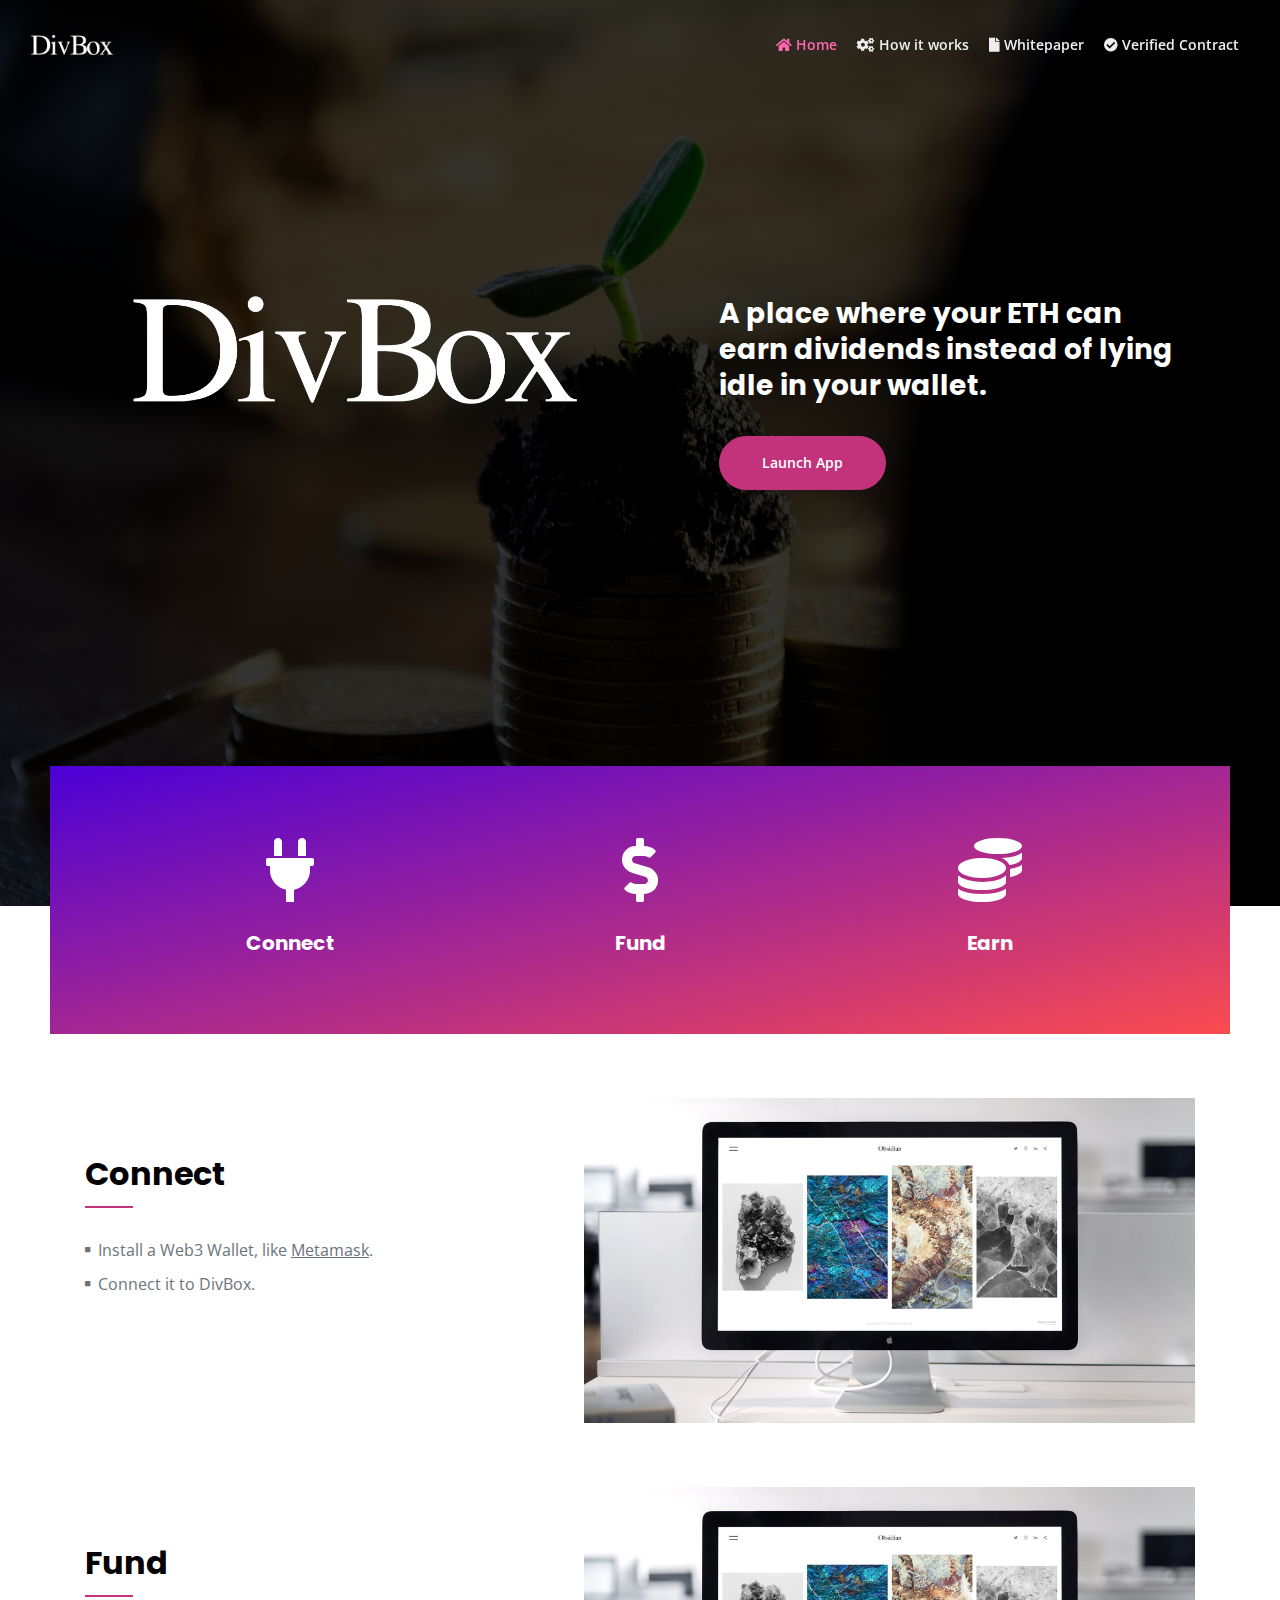
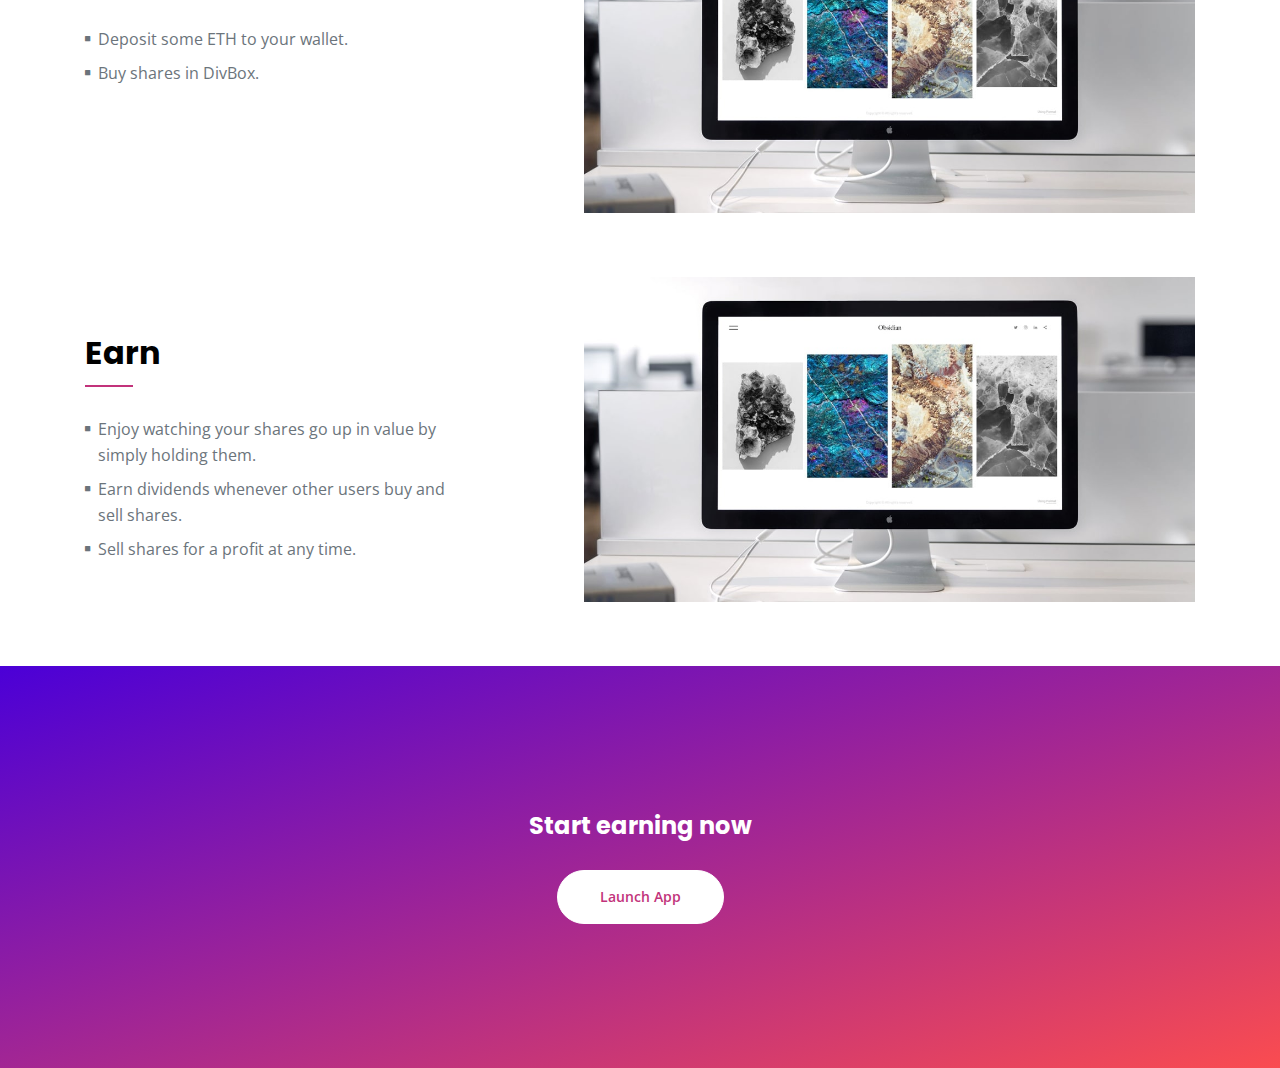
==== index.html @ 067b3c88 "Update index.html" ====
<!DOCTYPE html>
<html lang="en">
<head>
    <meta charset="utf-8">
    <meta name="viewport" content="width=device-width, initial-scale=1, shrink-to-fit=no">
    
    <!-- Webpage Title -->
    <title>DivBox</title>
    
    <!-- Styles -->
    <link rel="preconnect" href="https://fonts.gstatic.com">
    <link href="https://fonts.googleapis.com/css2?family=Open+Sans:ital,wght@0,400;0,600;0,700;1,400&family=Poppins:wght@600&display=swap" rel="stylesheet">
    <link href="css/bootstrap.css" rel="stylesheet">
    <link href="css/fontawesome-all.css" rel="stylesheet">
    <link href="css/swiper.css" rel="stylesheet">
	<link href="css/magnific-popup.css" rel="stylesheet">
	<link href="css/styles.css" rel="stylesheet">
	
	<!-- Favicon  -->
    <link rel="icon" href="images/favicon.png">
</head>
<body data-spy="scroll" data-target=".fixed-top">
    
    <!-- Navigation -->
    <nav class="navbar navbar-expand-lg fixed-top navbar-dark">
        <div class="container">
            
            <!-- Image Logo -->
            <a class="navbar-brand logo-image" href="index.html"><img src="images/header-logo.png" alt="alternative" style="width: auto; height: 20px"></a>  

            <!-- Text Logo - Use this if you don't have a graphic logo -->
<!--             <a class="navbar-brand logo-text page-scroll" href="index.html">DivBox</a>
 -->
            <button class="navbar-toggler p-0 border-0" type="button" data-toggle="offcanvas">
                <span class="navbar-toggler-icon"></span>
            </button>

            <div class="navbar-collapse offcanvas-collapse" id="navbarsExampleDefault">
                <ul class="navbar-nav ml-auto">
                    <li class="nav-item">
                        <a class="nav-link page-scroll" href="#header"><i class="fas fa-home"></i> Home <span class="sr-only">(current)</span></a>
                    </li>
                    <li class="nav-item">
                        <a class="nav-link page-scroll" href="#details"><i class="fas fa-cogs"></i> How it works</a>
                    </li>
                    <li class="nav-item">
                        <a class="nav-link page-scroll" href="./whitepaper.pdf" target="_blank"><i class="fas fa-file"></i> Whitepaper</a>
                    </li>
                    <li class="nav-item">
                        <a class="nav-link page-scroll" href="https://ropsten.etherscan.io/address/0x37cf0b54d42f15aae494ed4d5ce32737fefbf0de" target="_blank"> <i class="fas fa-check-circle"></i> Verified Contract</a>
                    </li>
                </ul>
            </div> <!-- end of navbar-collapse -->
        </div> <!-- end of container -->
    </nav> <!-- end of navbar -->
    <!-- end of navigation -->


    <!-- Header -->
    <header id="header" class="header">
        <div class="container">
            <div class="row">
                <div class="col-lg-6">
                    <div class="image-container m-5">
                        <img class="img-fluid" src="images/header-logo.png" alt="alternative">
                    </div> <!-- end of image-container -->
                </div> <!-- end of col -->
                <div class="col-lg-6">
                    <div class="text-container">
                        <h3>A place where your ETH can earn dividends instead of lying idle in your wallet.</h3>
                        <a class="btn-solid-lg" href="./app" target="_blank">Launch App</a>
                    </div> <!-- end of text-container -->
                </div> <!-- end of col -->
            </div> <!-- end of row -->
        </div> <!-- end of container -->
        <div class="services">
            <div class="container">
                <div class="row">
                    <div class="col-lg-12">

                        <!-- Card -->
                        <div class="card">
                            <div class="card-image">
                                <i class="fas fa-plug"></i>
                            </div>
                            <div class="card-body">
                                <h5 class="card-title">Connect</h5>
                            </div>
                        </div>
                        <!-- end of card -->

                        <!-- Card -->
                        <div class="card">
                            <div class="card-image">
                                <i class="fas fa-dollar-sign"></i>
                            </div>
                            <div class="card-body">
                                <h5 class="card-title">Fund</h5>
                            </div>
                        </div>
                        <!-- end of card -->

                        <!-- Card -->
                        <div class="card">
                            <div class="card-image">
                                <i class="fas fa-coins"></i>
                            </div>
                            <div class="card-body">
                                <h5 class="card-title">Earn</h5>
                            </div>
                        </div>
                        <!-- end of card -->

                    </div> <!-- end of col -->
                </div> <!-- end of row -->
            </div> <!-- end of container -->
        </div> <!-- end of services -->
    </header> <!-- end of header -->
    <!-- end of header -->


    <!-- Details 1 -->
    <div id="details" class="basic-1">
        <div class="container">
            <div class="row">
                <div class="col-lg-6 col-xl-5">
                    <div class="text-container">
                        <h2>Connect</h2>
                        <hr class="hr-heading">
                        <ul class="list-unstyled li-space-lg">
                            <li class="media">
                                <i class="fas fa-square"></i>
                                <div class="media-body">Install a Web3 Wallet, like <a href="https://metamask.io/" target="_blank">Metamask</a>.</div>
                            </li>
                            <li class="media">
                                <i class="fas fa-square"></i>
                                <div class="media-body">Connect it to DivBox.</div>
                            </li>
                        </ul>
                    </div> <!-- end of text-container -->
                </div> <!-- end of col -->
                <div class="col-lg-6 col-xl-7">
                    <div class="image-container">
                        <img class="img-fluid" src="images/article-details-large.jpg" alt="alternative">
                    </div> <!-- end of image-container -->
                </div> <!-- end of col -->
            </div> <!-- end of row -->
        </div> <!-- end of container -->
    </div> <!-- end of basic-1 -->
    <!-- end of details 1 -->
	
  <!-- Details 3 -->
    <div class="basic-3">
        <div class="container">
            <div class="row">
                <div class="col-lg-6 col-xl-5">
                    <div class="text-container">
                        <h2>Fund</h2>
                        <hr class="hr-heading">
                        <ul class="list-unstyled li-space-lg">
                            <li class="media">
                                <i class="fas fa-square"></i>
                                <div class="media-body">Deposit some ETH to your wallet.</div>
                            </li>
                            <li class="media">
                                <i class="fas fa-square"></i>
                                <div class="media-body">Buy shares in DivBox.</div>
                            </li>
                        </ul>
                    </div> <!-- end of text-container -->
                </div> <!-- end of col -->
                <div class="col-lg-6 col-xl-7">
                    <div class="image-container">
                        <img class="img-fluid" src="images/article-details-large.jpg" alt="alternative">
                    </div> <!-- end of image-container -->
                </div> <!-- end of col -->
            </div> <!-- end of row -->
        </div> <!-- end of container -->
    </div> <!-- end of basic-3 -->
    <!-- end of details 3 -->
	
    <!-- Details 3 -->
    <div class="basic-3">
        <div class="container">
            <div class="row">
                <div class="col-lg-6 col-xl-5">
                    <div class="text-container">
                        <h2>Earn</h2>
                        <hr class="hr-heading">
                        <ul class="list-unstyled li-space-lg">
                            <li class="media">
                                <i class="fas fa-square"></i>
                                <div class="media-body">Enjoy watching your shares go up in value by simply holding them.</div>
                            </li>
                            <li class="media">
                                <i class="fas fa-square"></i>
                                <div class="media-body">Earn dividends whenever other users buy and sell shares.</div>
                            </li>
                            <li class="media">
                                <i class="fas fa-square"></i>
                                <div class="media-body">Sell shares for a profit at any time.</div>
                            </li>
                        </ul>
                    </div> <!-- end of text-container -->
                </div> <!-- end of col -->
                <div class="col-lg-6 col-xl-7">
                    <div class="image-container">
                        <img class="img-fluid" src="images/article-details-large.jpg" alt="alternative">
                    </div> <!-- end of image-container -->
                </div> <!-- end of col -->
            </div> <!-- end of row -->
        </div> <!-- end of container -->
    </div> <!-- end of basic-3 -->
    <!-- end of details 3 -->



    <!-- Invitation -->
    <div class="basic-7">
        <div class="container">
            <div class="row">
                <div class="col-lg-12">
                    <h4>Start earning now</h4>
                    <a class="btn-solid-lg page-scroll" href="./app" target="_blank">Launch App</a>
                </div> <!-- end of col -->
            </div> <!-- end of row -->
        </div> <!-- end of container -->
    </div> <!-- end of basic-7 -->
    <!-- end of invitation -->

    
    	
    <!-- Scripts -->
    <script src="js/jquery.min.js"></script> <!-- jQuery for Bootstrap's JavaScript plugins -->
    <script src="js/bootstrap.min.js"></script> <!-- Bootstrap framework -->
    <script src="js/jquery.easing.min.js"></script> <!-- jQuery Easing for smooth scrolling between anchors -->
    <script src="js/swiper.min.js"></script> <!-- Swiper for image and text sliders -->
    <script src="js/jquery.magnific-popup.js"></script> <!-- Magnific Popup for lightboxes -->
    <script src="js/scripts.js"></script> <!-- Custom scripts -->
</body>
</html>
---- css/styles.css ----
/* Description: Master CSS file */

/*****************************************
Table Of Contents:
- General Styles
- Navigation
- Header
- Details 1
- Details 2
- Details Lightbox
- Details 3
- Mission
- Strengths
- Projects
- About
- Invitation
- Contact
- Footer
- Copyright
- Back To Top Button 
- Extra Pages
- Media Queries
******************************************/

/*****************************************
Colors:
- Backgrounds, navbar - black #000000
- Backgrounds - light gray #f5f5f5
- Buttons, icons - red #c2337b
- Headings text - black #000000
- Body text - dark gray #6b747b
******************************************/


/**************************/
/*     General Styles     */
/**************************/
body,
html {
    width: 100%;
	height: 100%;
}

body, p {
	color: #6b747b; 
	font: 400 1rem/1.625rem "Open Sans", sans-serif;
}

h1 {
	color: #000000;
	font-weight: 700;
	font-size: 2.5rem;
	line-height: 3.25rem;
	font-family: "Poppins"
}

h2 {
	color: #000000;
	font-weight: 700;
	font-size: 2rem;
	line-height: 2.5rem;
	font-family: "Poppins"
}

h3 {
	color: #000000;
	font-weight: 700;
	font-size: 1.75rem;
	line-height: 2.25rem;
	font-family: "Poppins"
}

h4 {
	color: #000000;
	font-weight: 700;
	font-size: 1.5rem;
	line-height: 2rem;
	font-family: "Poppins"
}

h5 {
	color: #000000;
	font-weight: 700;
	font-size: 1.25rem;
	line-height: 1.625rem;
	font-family: "Poppins"
}

h6 {
	color: #000000;
	font-weight: 700;
	font-size: 1rem;
	line-height: 1.375rem;
	font-family: "Poppins"
}

.p-large {
	font-size: 1.125rem;
	line-height: 1.75rem;
}

.p-small {
	font-size: 0.875rem;
	line-height: 1.5rem;
}

.testimonial-text {
	font-style: italic;
}

.testimonial-author {
	font-weight: 700;
	font-size: 1rem;
	line-height: 1.5rem;
}

.li-space-lg li {
	margin-bottom: 0.5rem;
}

a {
	color: #6b747b;
	text-decoration: underline;
}

a:hover {
	color: #6b747b;
	text-decoration: underline;
}

.no-line {
	text-decoration: none;
}

.no-line:hover {
	text-decoration: none;
}

.red {
	color: #c2337b;
}

.bg-gray {
	background-color: #f5f5f5;
}

.hr-heading {
	display: block;
	width: 3rem;
	height: 2px;
	margin-top: 0.75rem;
	margin-bottom: 0.75rem;
	border: none;
	background-color: #c2337b;
}

.btn-solid-reg {
	display: inline-block;
	padding: 1.375rem 2.25rem 1.375rem 2.25rem;
	border: 1px solid #c2337b;
	border-radius: 32px;
	background-color: #c2337b;
	color: #ffffff;
	font-weight: 600;
	font-size: 0.875rem;
	line-height: 0;
	text-decoration: none;
	transition: all 0.2s;
}

.btn-solid-reg:hover {
	background-color: transparent;
	color: #c2337b; /* needs to stay here because of the color property of a tag */
	text-decoration: none;
}

.btn-solid-lg {
	display: inline-block;
	padding: 1.625rem 2.625rem 1.625rem 2.625rem;
	border: 1px solid #c2337b;
	border-radius: 32px;
	background-color: #c2337b;
	color: #ffffff;
	font-weight: 600;
	font-size: 0.875rem;
	line-height: 0;
	text-decoration: none;
	transition: all 0.2s;
}

.btn-solid-lg:hover {
	background-color: transparent;
	color: #c2337b; /* needs to stay here because of the color property of a tag */
	text-decoration: none;
}

.btn-outline-reg {
	display: inline-block;
	padding: 1.375rem 2.25rem 1.375rem 2.25rem;
	border: 1px solid #000000;
	border-radius: 32px;
	background-color: transparent;
	color: #000000;
	font-weight: 600;
	font-size: 0.875rem;
	line-height: 0;
	text-decoration: none;
	transition: all 0.2s;
}

.btn-outline-reg:hover {
	background-color: #000000;
	color: #ffffff;
	text-decoration: none;
}

.btn-outline-lg {
	display: inline-block;
	padding: 1.625rem 2.625rem 1.625rem 2.625rem;
	border: 1px solid #000000;
	border-radius: 32px;
	background-color: transparent;
	color: #000000;
	font-weight: 600;
	font-size: 0.875rem;
	line-height: 0;
	text-decoration: none;
	transition: all 0.2s;
}

.btn-outline-lg:hover {
	background-color: #000000;
	color: #ffffff;
	text-decoration: none;
}

.btn-outline-sm {
	display: inline-block;
	padding: 1rem 1.5rem 1rem 1.5rem;
	border: 1px solid #000000;
	border-radius: 32px;
	background-color: transparent;
	color: #000000;
	font-weight: 600;
	font-size: 0.875rem;
	line-height: 0;
	text-decoration: none;
	transition: all 0.2s;
}

.btn-outline-sm:hover {
	background-color: #000000;
	color: #ffffff;
	text-decoration: none;
}

.form-group {
	position: relative;
	margin-bottom: 1.25rem;
}

.label-control {
	position: absolute;
	top: 0.875rem;
	left: 1.5rem;
	color: #7d838a;
	opacity: 1;
	font-size: 0.875rem;
	line-height: 1.375rem;
	cursor: text;
	transition: all 0.2s ease;
}

.form-control-input:focus + .label-control,
.form-control-input.notEmpty + .label-control,
.form-control-textarea:focus + .label-control,
.form-control-textarea.notEmpty + .label-control {
	top: 0.125rem;
	color: #6b747b;
	opacity: 1;
	font-size: 0.75rem;
	font-weight: 700;
}

.form-control-input,
.form-control-select {
	display: block; /* needed for proper display of the label in Firefox, IE, Edge */
	width: 100%;
	padding-top: 1.125rem;
	padding-bottom: 0.125rem;
	padding-left: 1.5rem;
	border: 1px solid #cbcbd1;
	background-color: #ffffff;
	color: #6b747b;
	font-size: 0.875rem;
	line-height: 1.875rem;
	transition: all 0.2s;
	-webkit-appearance: none; /* removes inner shadow on form inputs on ios safari */
}

.form-control-select {
	padding-top: 0.5rem;
	padding-bottom: 0.5rem;
	height: 3.25rem;
	color: #7d838a;
}

select {
    /* you should keep these first rules in place to maintain cross-browser behavior */
    -webkit-appearance: none;
	-moz-appearance: none;
	-ms-appearance: none;
    -o-appearance: none;
    appearance: none;
    background-image: url('../images/down-arrow.png');
    background-position: 96% 50%;
    background-repeat: no-repeat;
    outline: none;
}

.form-control-textarea {
	display: block; /* used to eliminate a bottom gap difference between Chrome and IE/FF */
	width: 100%;
	height: 14rem; /* used instead of html rows to normalize height between Chrome and IE/FF */
	padding-top: 1.5rem;
	padding-left: 1.3125rem;
	border: 1px solid #cbcbd1;
	background-color: #ffffff;
	color: #6b747b;
	font-size: 0.875rem;
	line-height: 1.5rem;
	transition: all 0.2s;
}

.form-control-input:focus,
.form-control-select:focus,
.form-control-textarea:focus {
	border: 1px solid #a1a1a1;
	outline: none; /* Removes blue border on focus */
}

.form-control-input:hover,
.form-control-select:hover,
.form-control-textarea:hover {
	border: 1px solid #a1a1a1;
}

.checkbox {
	font-size: 0.75rem;
	line-height: 1.25rem;
}

input[type='checkbox'] {
	vertical-align: -10%;
	margin-right: 0.5rem;
}

.form-control-submit-button {
	display: inline-block;
	width: 100%;
	height: 3.25rem;
	border: 1px solid #c2337b;
	border-radius: 32px;
	background-color: #c2337b;
	color: #ffffff;
	font-weight: 600;
	font-size: 0.875rem;
	line-height: 0;
	cursor: pointer;
	transition: all 0.2s;
}

.form-control-submit-button:hover {
	border: 1px solid #000000;
	background-color: transparent;
	color: #000000;
}

/* Fade-move Animation For Details Lightbox - Magnific Popup */
/* at start */
.my-mfp-slide-bottom .zoom-anim-dialog {
	opacity: 0;
	transition: all 0.2s ease-out;
	-webkit-transform: translateY(-1.25rem) perspective(37.5rem) rotateX(10deg);
	-ms-transform: translateY(-1.25rem) perspective(37.5rem) rotateX(10deg);
	transform: translateY(-1.25rem) perspective(37.5rem) rotateX(10deg);
}

/* animate in */
.my-mfp-slide-bottom.mfp-ready .zoom-anim-dialog {
	opacity: 1;
	-webkit-transform: translateY(0) perspective(37.5rem) rotateX(0); 
	-ms-transform: translateY(0) perspective(37.5rem) rotateX(0); 
	transform: translateY(0) perspective(37.5rem) rotateX(0); 
}

/* animate out */
.my-mfp-slide-bottom.mfp-removing .zoom-anim-dialog {
	opacity: 0;
	-webkit-transform: translateY(-0.625rem) perspective(37.5rem) rotateX(10deg); 
	-ms-transform: translateY(-0.625rem) perspective(37.5rem) rotateX(10deg); 
	transform: translateY(-0.625rem) perspective(37.5rem) rotateX(10deg); 
}

/* dark overlay, start state */
.my-mfp-slide-bottom.mfp-bg {
	opacity: 0;
	transition: opacity 0.2s ease-out;
}

/* animate in */
.my-mfp-slide-bottom.mfp-ready.mfp-bg {
	opacity: 0.8;
}
/* animate out */
.my-mfp-slide-bottom.mfp-removing.mfp-bg {
	opacity: 0;
}
/* end of fade-move animation for details lightbox - magnific popup */


/**********************/
/*     Navigation     */
/**********************/
.navbar {
	background-color: #000000;
	font-weight: 600;
	font-size: 0.875rem;
	line-height: 0.875rem;
	box-shadow: 0 1px 6px 0 rgba(0, 0, 0, 0.025);
}

.navbar .navbar-brand {
	padding-top: 0.25rem;
	padding-bottom: 0.25rem;
}

.navbar .logo-image img {
    width: 76px;
	height: 32px;
}

.navbar .logo-text {
	color: #ffffff;
	font-weight: 700;
	font-size: 1.875rem;
	line-height: 1rem;
	text-decoration: none;
}

.offcanvas-collapse {
	position: fixed;
	top: 3.25rem; /* adjusts the height between the top of the page and the offcanvas menu */
	bottom: 0;
	left: 100%;
	width: 100%;
	padding-right: 1rem;
	padding-left: 1rem;
	overflow-y: auto;
	visibility: hidden;
	background-color: #000000;
	transition: visibility .3s ease-in-out, -webkit-transform .3s ease-in-out;
	transition: transform .3s ease-in-out, visibility .3s ease-in-out;
	transition: transform .3s ease-in-out, visibility .3s ease-in-out, -webkit-transform .3s ease-in-out;
}

.offcanvas-collapse.open {
	visibility: visible;
	-webkit-transform: translateX(-100%);
	transform: translateX(-100%);
}

.navbar .navbar-nav {
	margin-top: 0.75rem;
	margin-bottom: 0.5rem;
}

.navbar .nav-item .nav-link {
	padding-top: 0.625rem;
	padding-bottom: 0.625rem;
	color: #eeeeee;
	text-decoration: none;
	transition: all 0.2s ease;
}

.navbar .nav-item.dropdown.show .nav-link,
.navbar .nav-item .nav-link:hover,
.navbar .nav-item .nav-link.active {
	color: #ff67b3;
}

/* Dropdown Menu */
.navbar .dropdown .dropdown-menu {
	animation: fadeDropdown 0.2s; /* required for the fade animation */
}

@keyframes fadeDropdown {
    0% {
        opacity: 0;
    }

    100% {
        opacity: 1;
	}
}

.navbar .dropdown-menu {
	margin-top: 0.5rem;
	margin-bottom: 0.5rem;
	border: none;
	background-color: #000000;
}

.navbar .dropdown-item {
	padding-top: 0.5rem;
	padding-bottom: 0.5rem;
	color: #eeeeee;
	font-weight: 600;
	font-size: 0.875rem;
	line-height: 0.875rem;
	text-decoration: none;
}

.navbar .dropdown-item:hover {
	background-color: #000000;
	color: #ff67b3;
}

.navbar .dropdown-divider {
	width: 100%;
	height: 1px;
	margin: 0.5rem auto 0.5rem auto;
	border: none;
	background-color: #505050;
}
/* end of dropdown menu */

.navbar .fa-stack {
	width: 2em;
	margin-right: 0.25rem;
	font-size: 0.75rem;
}

.navbar .fa-stack-2x {
	color: #c2337b;
	transition: all 0.2s ease;
}

.navbar .fa-stack-1x {
	color: #ffffff;
	transition: all 0.2s ease;
}

.navbar .fa-stack:hover .fa-stack-2x {
	color: #ffffff;
}

.navbar .fa-stack:hover .fa-stack-1x {
	color: #c2337b;
}

.navbar .navbar-toggler {
	padding: 0;
	border: none;
	font-size: 1.25rem;
}


/*****************/
/*    Header     */
/*****************/
.header {
	padding-top: 7rem;
	background: linear-gradient(rgba(0, 0, 0, 0.8), rgba(0, 0, 0, 0.8)), url('../images/header-background.jpg') center center no-repeat;
	background-size: cover;
	text-align: center;
}

.header .image-container {
	margin-bottom: 2.75rem;
}

.header .text-container {
	margin-bottom: 7rem;
}

.header h3 {
	margin-bottom: 2rem;
	color: #ffffff;
}

.header .btn-solid-lg:hover {
	border: 1px solid #ffffff;
	color: #ffffff;
}

.header .services {
	padding-top: 4.5rem;
	padding-bottom: 0.375rem;
	background: linear-gradient(to bottom right, #4b00d7, #fa4c50);
}

.header .card {
	margin-bottom: 4rem;
	border: 0;
	background-color: transparent;
}

.header .card .fas {
	margin-bottom: 1.75rem;
	color: #ffffff;
	font-size: 4rem;
}

.header .card-body {
	padding: 0;
}

.header .card h5 {
	margin-bottom: 0.5rem;
	color: #ffffff;
}

.header .card .card-text {
	color: #ffffff;
}


/*********************/
/*     Details 1     */
/*********************/
.basic-1 {
	padding-top: 4rem;
	padding-bottom: 4rem;
}

.basic-1 .text-container {
	margin-bottom: 4rem;
}

.basic-1 .hr-heading {
	display: inline-block;
	margin-top: 0.25rem;
	margin-bottom: 1.375rem;
}

.basic-1 .list-unstyled .fas {
	font-size: 0.375rem;
	line-height: 1.625rem;
}

.basic-1 .list-unstyled .media-body {
	margin-left: 0.5rem;
}


/*********************/
/*     Details 2     */
/*********************/
.basic-2 .image-area {
	margin-right: auto;
	margin-left: auto;
}

.basic-2 .text-area {
	width: 100%;
	padding: 4rem 1rem 4rem 1rem;
	background-color: #f5f5f5;
}

.basic-2 .text-container {
	max-width: 510px;
	margin-right: auto;
	margin-left: auto;
}

.basic-2 .hr-heading {
	display: inline-block;
	margin-top: 0.25rem;
	margin-bottom: 1rem;
}

.basic-2 .list-unstyled .fas {
	font-size: 0.375rem;
	line-height: 1.625rem;
}

.basic-2 .list-unstyled .media-body {
	margin-left: 0.5rem;
}

.basic-2 p {
	margin-bottom: 1.375rem;
}


/****************************/
/*     Details Lightbox     */
/****************************/
.lightbox-basic {
	position: relative;
	max-width: 1150px;
	margin: 2.5rem auto;
	padding: 3rem 1rem;
	background-color: #ffffff;
	text-align: left;
}

.lightbox-basic .image-container {
	margin-bottom: 3rem;
	text-align: center;
}

.lightbox-basic h3 {
	margin-bottom: 0.5rem;
}

.lightbox-basic hr {
	width: 44px;
	height: 2px;
	margin-top: 0.125rem;
	margin-bottom: 1rem;
	margin-left: 0;
	border: none;
	background-color: #c2337b;
}

.lightbox-basic h4 {
	margin-top: 1.75rem;
	margin-bottom: 0.625rem;
}

.lightbox-basic .list-unstyled {
	margin-bottom: 1.5rem;
}

.lightbox-basic .list-unstyled .fas {
	color: #c2337b;
	font-size: 0.875rem;
	line-height: 1.75rem;
}

.lightbox-basic .list-unstyled .media-body {
	margin-left: 0.625rem;
}

.lightbox-basic .list-unstyled {
	margin-bottom: 1.5rem;
}

/* Action Button */
.lightbox-basic .btn-solid-reg.mfp-close {
	position: relative;
	width: auto;
	height: auto;
	color: #ffffff;
	opacity: 1;
	font-family: "Open Sans";
}

.lightbox-basic .btn-solid-reg.mfp-close:hover {
	color: #c2337b;
}
/* end of action Button */

/* Back Button */
.lightbox-basic .btn-outline-reg.mfp-close.as-button {
	position: relative;
	display: inline-block;
	width: auto;
	height: auto;
	margin-left: 0.375rem;
	padding: 1.375rem 2.25rem 1.375rem 2.25rem;
	border: 1px solid #000000;
	color: #000000;
	opacity: 1;
	font-family: "Open Sans";
}

.lightbox-basic .btn-outline-reg.mfp-close.as-button:hover {
	color: #ffffff;
}
/* end of back button */

/* Close X Button */
.lightbox-basic button.mfp-close.x-button {
	position: absolute;
	top: -2px;
	right: -2px;
	width: 44px;
	height: 44px;
	color: #555555;
}
/* end of close x button */


/*********************/
/*     Details 3     */
/*********************/
.basic-3 {
	padding-top: 0rem;
	padding-bottom: 4rem;
}

.basic-3 .text-container {
	margin-bottom: 4rem;
}

.basic-3 .hr-heading {
	display: inline-block;
	margin-top: 0.25rem;
	margin-bottom: 1.375rem;
}

.basic-3 .list-unstyled .fas {
	font-size: 0.375rem;
	line-height: 1.625rem;
}

.basic-3 .list-unstyled .media-body {
	margin-left: 0.5rem;
}


/*******************/
/*     Mission     */
/*******************/
.basic-4 {
	padding-top: 9rem;
	padding-bottom: 9rem;
	background: linear-gradient(rgba(0, 0, 0, 0.3), rgba(0, 0, 0, 0.3)), url('../images/mission-background.jpg') center center no-repeat;
	background-size: cover;
	text-align: center;
}

.basic-4 .text-container {
	margin-right: 1rem;
	margin-left: 1rem;
	padding: 1.5rem;
	background-color: #ffffff;
}

.basic-4 h4 {
	margin-bottom: 0;
}


/*********************/
/*     Strengths     */
/*********************/
.basic-5 {
	padding-top: 10rem;
	padding-bottom: 2rem;
}

.basic-5 .list-unstyled .media {
	margin-bottom: 4rem;
}

.basic-5 .media .bullet {
	color: #e0d8d8;
	font-weight: 600;
	font-size: 3rem;
	line-height: 2.625rem;
	font-family: "Poppins";
}

.basic-5 .media-body {
	margin-left: 0.625rem;
}


/********************/
/*     Projects     */
/********************/
.slider-1 {
	padding-top: 3rem;
	padding-bottom: 6rem;
}

.slider-1 .slider-container {
	position: relative;
}

.slider-1 .swiper-container {
	position: static;
	width: 86%;
}

.slider-1 .swiper-button-prev,
.slider-1 .swiper-button-next {
	width: 18px;
}

.slider-1 .swiper-button-prev:focus,
.slider-1 .swiper-button-next:focus {
	/* even if you can't see it chrome you can see it on mobile device */
	outline: none;
}

.slider-1 .swiper-button-prev {
	left: -10px;
	background-image: url("data:image/svg+xml;charset=utf-8,%3Csvg%20xmlns%3D'http%3A%2F%2Fwww.w3.org%2F2000%2Fsvg'%20viewBox%3D'0%200%2028%2044'%3E%3Cpath%20d%3D'M0%2C22L22%2C0l2.1%2C2.1L4.2%2C22l19.9%2C19.9L22%2C44L0%2C22L0%2C22L0%2C22z'%20fill%3D'%23505c67'%2F%3E%3C%2Fsvg%3E");
	background-size: 18px 28px;
}

.slider-1 .swiper-button-next {
	right: -10px;
	background-image: url("data:image/svg+xml;charset=utf-8,%3Csvg%20xmlns%3D'http%3A%2F%2Fwww.w3.org%2F2000%2Fsvg'%20viewBox%3D'0%200%2028%2044'%3E%3Cpath%20d%3D'M27%2C22L27%2C22L5%2C44l-2.1-2.1L22.8%2C22L2.9%2C2.1L5%2C0L27%2C22L27%2C22z'%20fill%3D'%23505c67'%2F%3E%3C%2Fsvg%3E");
	background-size: 18px 28px;
}

.slider-1 .image-container {
	margin-bottom: 3rem;
}

.slider-1 h3 {
	margin-bottom: 1rem;
}

.slider-1 .testimonial-author {
	color: #000000;
}


/*****************/
/*     About     */
/*****************/
.basic-6 {
	padding-top: 5rem;
	padding-bottom: 10rem;
}

.basic-6 .text-container {
	padding: 2.5rem 1.5rem 1.5rem 1.5rem;
}

.basic-6 .list-unstyled .fas {
	font-size: 0.375rem;
	line-height: 1.625rem;
}

.basic-6 .list-unstyled .media-body {
	margin-left: 0.5rem;
}


/**********************/
/*     Invitation     */
/**********************/
.basic-7 {
	padding-top: 9rem;
	padding-bottom: 9rem;
	background: linear-gradient(to bottom right, #4b00d7, #fa4c50);
	text-align: center;
}

.basic-7 h4 {
	margin-bottom: 1.75rem;
	color: #ffffff;
}

.basic-7 .btn-solid-lg {
	border-color: #ffffff;
	background-color: #ffffff;
	color: #c2337b;
}

.basic-7 .btn-solid-lg:hover {
	background-color: transparent;
	color: #ffffff;
}


/*******************/
/*     Contact     */
/*******************/
.form-1 {
	padding-top: 9.5rem;
	padding-bottom: 8.5rem;
	background: linear-gradient(rgba(0, 0, 0, 0.8), rgba(0, 0, 0, 0.8)), url('../images/contact-background.jpg') center center no-repeat;
	background-size: cover;
}

.form-1 h2 {
	margin-bottom: 0.75rem;
}

.form-1 h2,
.form-1 .p-heading,
.form-1 .list-unstyled {
	color: #dad5d5;
	text-align: center;
}

.form-1 a {
	color: #dad5d5;
}

.form-1 .p-heading {
	margin-bottom: 0.25rem;
}

.form-1 .list-unstyled {
	margin-bottom: 3.5rem;
}

.form-1 .form-control-input:focus + .label-control,
.form-1 .form-control-input.notEmpty + .label-control {
	color: #dad5d5;
}

.form-1 .label-control {
	color: #dad5d5;
}

.form-1 .form-control-input {
	border: 1px solid #585757;
	background-color: #3a3939;
	color: #dad5d5;
}

.form-1 .form-control-input:hover {
	border-color: #817e7e;
}

.form-1 .form-control-submit-button:hover {
	border: 1px solid #ffffff;
	color: #ffffff;
}


/******************/
/*     Footer     */
/******************/
.footer {
	padding-top: 6.5rem;
	padding-bottom: 2rem;
	background-color: #000000;
}

.footer a {
	text-decoration: none;
}

.footer .footer-col {
	margin-bottom: 3rem;
}

.footer h6 {
	margin-bottom: 0.625rem;
	color: #bfc4cd;
}

.footer p,
.footer a,
.footer ul {
	color: #bfc4cd;
}

.footer .li-space-lg li {
	margin-bottom: 0.375rem;
}

.footer .footer-col.third .fa-stack {
	width: 2em;
	margin-bottom: 1.25rem;
	margin-right: 0.375rem;
	font-size: 1.375rem;
}

.footer .footer-col.third .fa-stack .fa-stack-2x {
	color: #adaeb3;
	transition: all 0.2s ease;
}

.footer .footer-col.third .fa-stack .fa-stack-1x {
    color: #000000;
	transition: all 0.2s ease;
}

.footer .footer-col.third .fa-stack:hover .fa-stack-2x {
    color: #c2337b;
}

.footer .footer-col.third .fa-stack:hover .fa-stack-1x {
	color: #ffffff;
}


/*********************/
/*     Copyright     */
/*********************/
.copyright {
	padding-bottom: 1rem;
	background-color: #000000;
	text-align: center;
}

.copyright p,
.copyright a {
	color: #bfc4cd;
	text-decoration: none;
}


/******************************/
/*     Back To Top Button     */
/******************************/
a.back-to-top {
	position: fixed;
	z-index: 999;
	right: 12px;
	bottom: 12px;
	display: none;
	width: 42px;
	height: 42px;
	border-radius: 30px;
	background: #3a424d url("../images/up-arrow.png") no-repeat center 47%;
	background-size: 18px 18px;
	text-indent: -9999px;
}

a:hover.back-to-top {
	background-color: #c2337b;
}


/***********************/
/*     Extra Pages     */
/***********************/
.ex-header {
	padding-top: 8.5rem;
	padding-bottom: 4rem;
	background-color: #000000;
}

.ex-header h1 {
	color: #ffffff;
}

.ex-basic-1 .list-unstyled .fas {
	font-size: 0.375rem;
	line-height: 1.625rem;
}

.ex-basic-1 .list-unstyled .media-body {
	margin-left: 0.5rem;
}

.ex-basic-1 .text-box {
	padding: 1.25rem 1.25rem 0.5rem 1.25rem;
	background-color: #f5f5f5;
}

.ex-cards-1 .card {
	border: none;
	background-color: transparent;
}

.ex-cards-1 .card .fa-stack {
	width: 2em;
	font-size: 1.125rem;
}

.ex-cards-1 .card .fa-stack-2x {
	color: #c2337b;
}

.ex-cards-1 .card .fa-stack-1x {
	color: #ffffff;
	font-weight: 700;
	line-height: 2.125rem;
}

.ex-cards-1 .card .list-unstyled .media-body {
	margin-left: 0.75rem;
}

.ex-cards-1 .card .list-unstyled .media-body h5 {
	margin-top: 0.125rem;
	margin-bottom: 0.375rem;
}


/*************************/
/*     Media Queries     */
/*************************/	
/* Min-width 768px */
@media (min-width: 768px) {

	/* Header */
	.header {
		padding-top: 10rem;
	}

	.header .text-container {
		margin-bottom: 9rem;
	}
	/* end of header */


	/* Details 2 */
	.basic-2 .text-container {
		max-width: 690px;
	}
	/* end of details 2 */


	/* Contact */
	.form-1 form {
		width: 500px;
		margin-right: auto;
		margin-left: auto;
	}

	.form-1 .list-unstyled li {
		display: inline-block;
		margin-right: 1rem;
	}
	/* end of contact */


	/* Extra Pages */
	.ex-basic-1 .text-box {
		padding: 1.75rem 2rem 0.875rem 2rem;
	}
	/* end of extra pages */
}
/* end of min-width 768px */


/* Min-width 992px */
@media (min-width: 992px) {
	
	/* General Styles */
	.h2-heading {
		width: 35.25rem;
		margin-right: auto;
		margin-left: auto;
	}

	.p-heading {
		width: 46rem;
		margin-right: auto;
		margin-left: auto;
	}
	/* end of general styles */


	/* Navigation */
	.navbar {
		padding-top: 1.75rem;
		background-color: transparent;
		box-shadow: none;
		transition: all 0.2s;
	}

	.navbar.top-nav-collapse {
		padding-top: 0.5rem;
		padding-bottom: 0.5rem;
		background-color: #000000;
		box-shadow: 0 3px 6px 0 rgba(0, 0, 0, 0.025);
	}

	.offcanvas-collapse {
		position: static;
		top: auto;
		bottom: auto;
		left: auto;
		width: auto;
		padding-right: 0;
		padding-left: 0;
		background-color: transparent;
		overflow-y: visible;
		visibility: visible;
	}

	.offcanvas-collapse.open {
		-webkit-transform: none;
		transform: none;
	}

	.navbar .navbar-nav {
		margin-top: 0;
		margin-bottom: 0;
	}
	
	.navbar .nav-item .nav-link {
		padding-right: 0.625rem;
		padding-left: 0.625rem;
	}

	.navbar .dropdown-menu {
		margin-top: 0.25rem;
		box-shadow: 0 3px 3px 1px rgba(0, 0, 0, 0.08);
	}

	.navbar .dropdown-divider {
		width: 90%;
	}

	.navbar .social-icons {
		margin-left: 0.5rem;
	}
	
	.navbar .fa-stack {
		margin-right: 0;
		margin-left: 0.25rem;
	}
	/* end of navigation */


	/* Header */
	.header {
		padding-top: 14rem;
		text-align: left;
	}

	.header .image-container {
		margin-bottom: 0;
	}

	.header .text-container {
		margin-bottom: 11rem;
	}

	.header .services {
		text-align: center;
	}

	.header .card {
		display: inline-block;
		width: 290px;
		vertical-align: top;
	}

	.header .card:nth-of-type(3n+2) {
		margin-right: 1.5rem;
		margin-left: 1.5rem;
	}
	/* end of header */


	/* Details 1 */
	.basic-1 .text-container {
		margin-bottom: 0;
	}
	/* end of details 1 */


	/* Details Lightbox */
	.lightbox-basic {
		padding: 3rem 3rem;
	}

	.lightbox-basic .image-container {
		margin-bottom: 0;
		text-align: left;
	}
	/* end of details lightbox */


	/* Details 3 */
	.basic-3 .text-container {
		margin-bottom: 0;
	}
	/* end of details 3 */


	/* Projects */
	.slider-1 .swiper-container {
		width: 98%;
	}

	.slider-1 .image-container {
		margin-bottom: 0;
	}
	
	.slider-1 .swiper-button-prev {
		left: -22px;
	}
	
	.slider-1 .swiper-button-next {
		right: -22px;
	}
	/* end of projects */


	/* About */
	.basic-6 .text-container {
		padding: 2.75rem 2.75rem 2rem 2.75rem;
	}
	/* end of about */


	/* Invitation */
	.basic-7 h4 {
		width: 830px;
		margin-right: auto;
		margin-left: auto;
	}
	/* end of invitation */


	/* Footer */
	.footer .footer-col {
		margin-bottom: 2rem;
	}

	.footer .footer-col.first {
		display: inline-block;
		width: 320px;
		margin-right: 1.75rem;
		vertical-align: top;
	}
	
	.footer .footer-col.second {
		display: inline-block;
		width: 320px;
		margin-right: 1.75rem;
		vertical-align: top;
	}
	
	.footer .footer-col.third {
		display: inline-block;
		width: 224px;
		text-align: right;
		vertical-align: top;
	}

	.footer .footer-col.third .fa-stack {
		margin-right: 0;
		margin-left: 0.375rem;
	}
	/* end of footer */


	/* Extra Pages */
	.ex-cards-1 .card {
		display: inline-block;
		width: 296px;
		vertical-align: top;
	}

	.ex-cards-1 .card:nth-of-type(3n+2) {
		margin-right: 1rem;
		margin-left: 1rem;
	}
	/* end of extra pages */
}
/* end of min-width 992px */


/* Min-width 1200px */
@media (min-width: 1200px) {

	/* Navigation */
	.navbar .container {
		max-width: 1430px;
	}
	/* end of navigation */


	/* Header */
	.header {
		position: relative;
		padding-top: 15.5rem;
		padding-bottom: 26rem;
	}

	.header .text-container {
		margin-top: 3rem;
		margin-bottom: 0;
		margin-left: 4rem;
	}

	.header .services {
		position: absolute;
		right: 0;
		bottom: -8rem;
		left: 0;
		width: 1180px;
		margin-right: auto;
		margin-left: auto;
	}

	.header .card {
		width: 290px;
	}

	.header .card:nth-of-type(3n+2) {
		margin-right: 3.5rem;
		margin-left: 3.5rem;
	}
	/* end of header */


	/* Details 1 */
	.basic-1 {
		padding-top: 12rem;
		padding-bottom: 4rem;
	}

	.basic-1 .text-container {
		margin-top: 3.5rem;
		margin-right: 4rem;
	}

	.basic-1 .image-container {
		margin-left: 1.5rem;
	}
	/* end of details 1 */


	/* Details 2 */
	.basic-2 .image-area {
		position: relative;
		width: 53%;
		text-align: right;
	}

	.basic-2 .image-container {
		position: absolute;
		right: 0;
		bottom: -2rem;
		max-width: 605px;
	}
	
	.basic-2 .text-area {
		width: 47%;
	}

	.basic-2 .text-container {
		width: 424px;
		margin-left: 4.5rem;
		margin-right: auto;
	}
	/* end of details 2 */


	/* Details Lightbox */
	.lightbox-basic .image-container {
		margin-right: 1.5rem;
	}
	/* end of details lightbox */


	/* Details 3 */
	.basic-3 {
		padding-top: 0rem;
	}

	.basic-3 .text-container {
		margin-top: 3.5rem;
		margin-right: 4rem;
	}

	.basic-3 .image-container {
		margin-left: 1.5rem;
	}
	/* end of details 3 */


	/* Mission */
	.basic-4 {
		position: relative;
		height: 800px;
		padding: 0;
	}

	.basic-4 .text-container {
		position: absolute;
		right: 0;
		bottom: -6rem;
		left: 0;
		width: 1110px;
		margin-right: auto;
		margin-left: auto;
		padding: 5rem 0;
	}

	.basic-4 h4 {
		width: 800px;
		margin-right: auto;
		margin-left: auto;
	}
	/* end of mission */


	/* Strengths */
	.basic-5 {
		padding-top: 11rem;
	}

	.basic-5 .list-unstyled {
		width: 850px;
		margin-right: auto;
		margin-left: auto;
	}

	.basic-5 .media .bullet {
		width: 52px;
		font-size: 6rem;
		line-height: 5.25rem;
		text-align: center;
	}
	
	.basic-5 .media-body {
		margin-left: 1.5rem;
	}
	/* end of strengths */


	/* Projects */
	.slider-1 .image-container {
		margin-right: 2rem;
	}

	.slider-1 .text-container {
		margin-top: 1.75rem;
		margin-left: 2rem;
	}

	.slider-1 .swiper-button-prev {
		left: -36px;
	}
	
	.slider-1 .swiper-button-next {
		right: -36px;
	}
	/* end of projects */


	/* About */
	.basic-6 .text-container {
		position: absolute;
		bottom: 6rem;
		width: 470px;
	}

	.basic-6 .image-container {
		width: 920px;
		margin-right: 0;
		margin-left: auto;
	}
	/* end of about */


	/* Footer */
	.footer .footer-col.first {
		width: 352px;
		margin-right: 6rem;
	}
	
	.footer .footer-col.second {
		margin-right: 6.5rem;
	}
	
	.footer .footer-col.third {
		text-align: right;
	}
	/* end of footer */


	/* Extra Pages */
	.ex-cards-1 .card {
		width: 336px;
	}

	.ex-cards-1 .card:nth-of-type(3n+2) {
		margin-right: 2.875rem;
		margin-left: 2.875rem;
	}
	/* end of extra pages */
}
/* end of min-width 1200px */
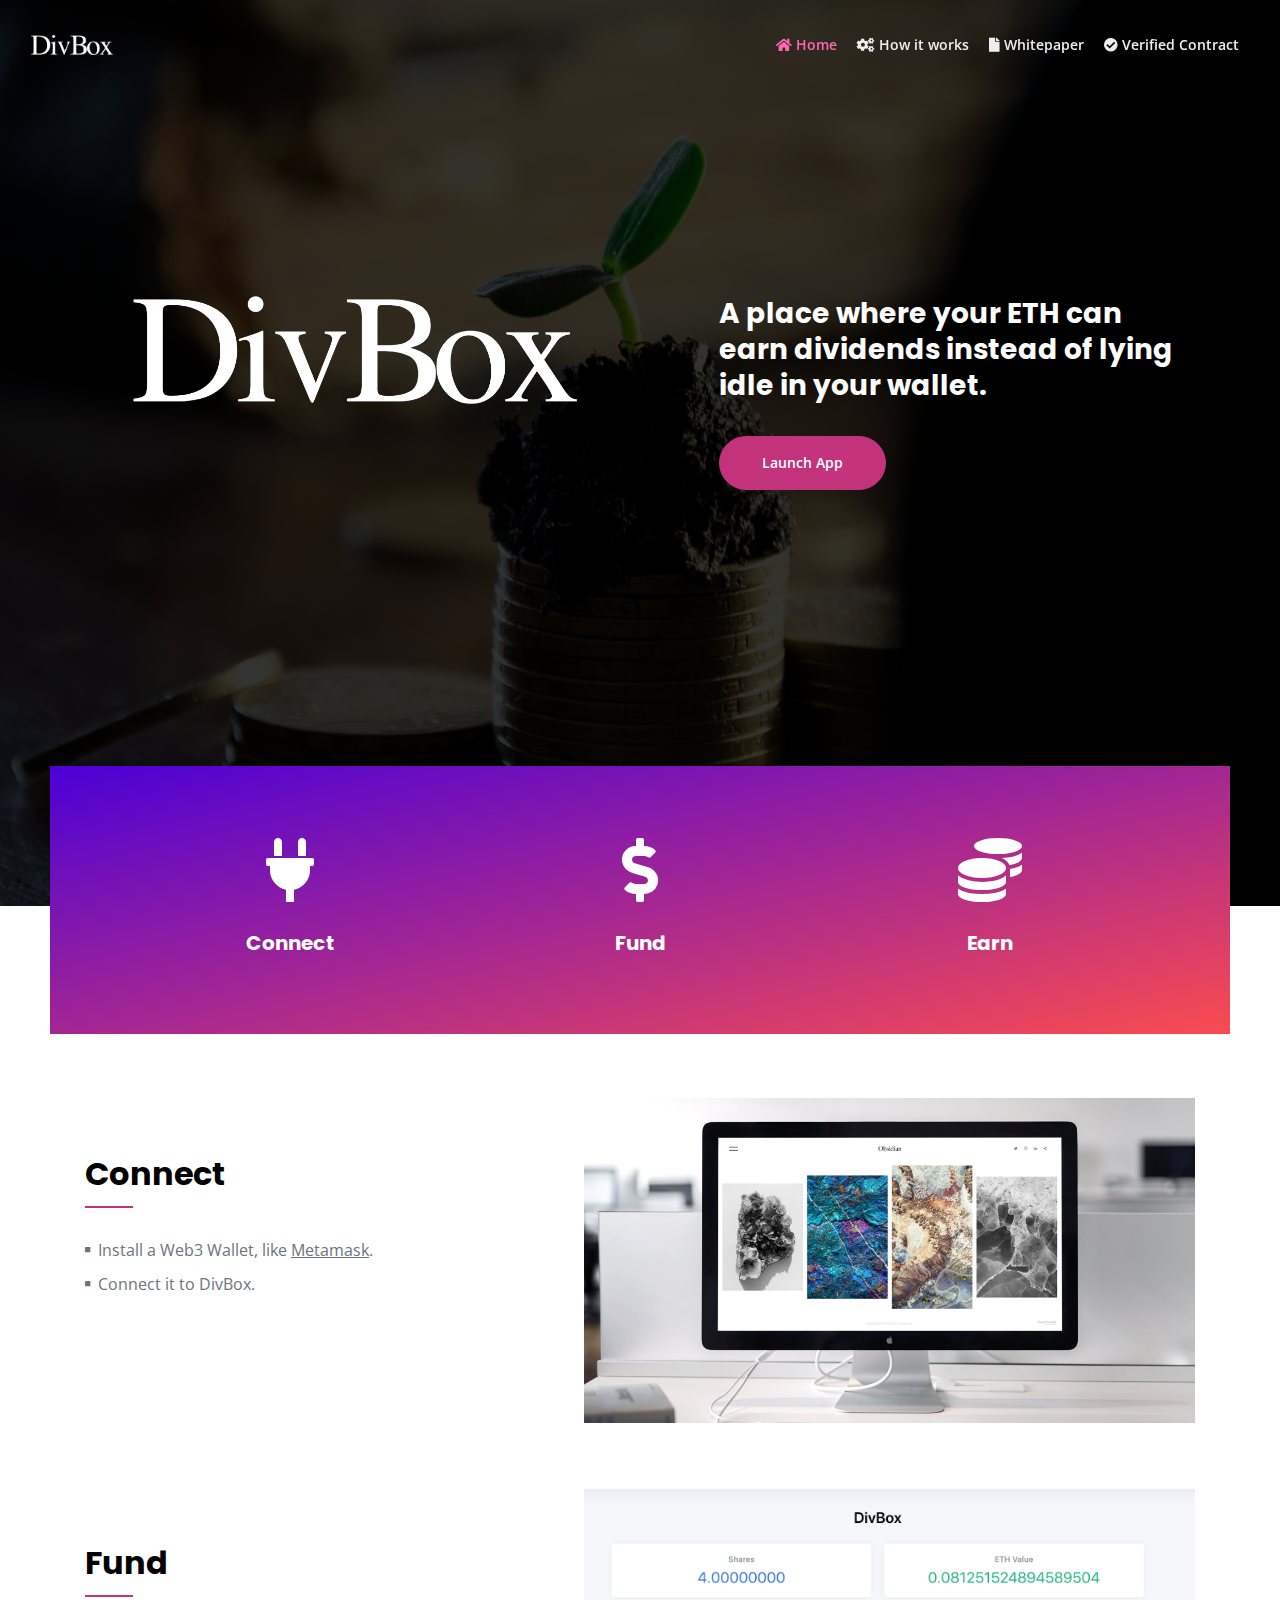
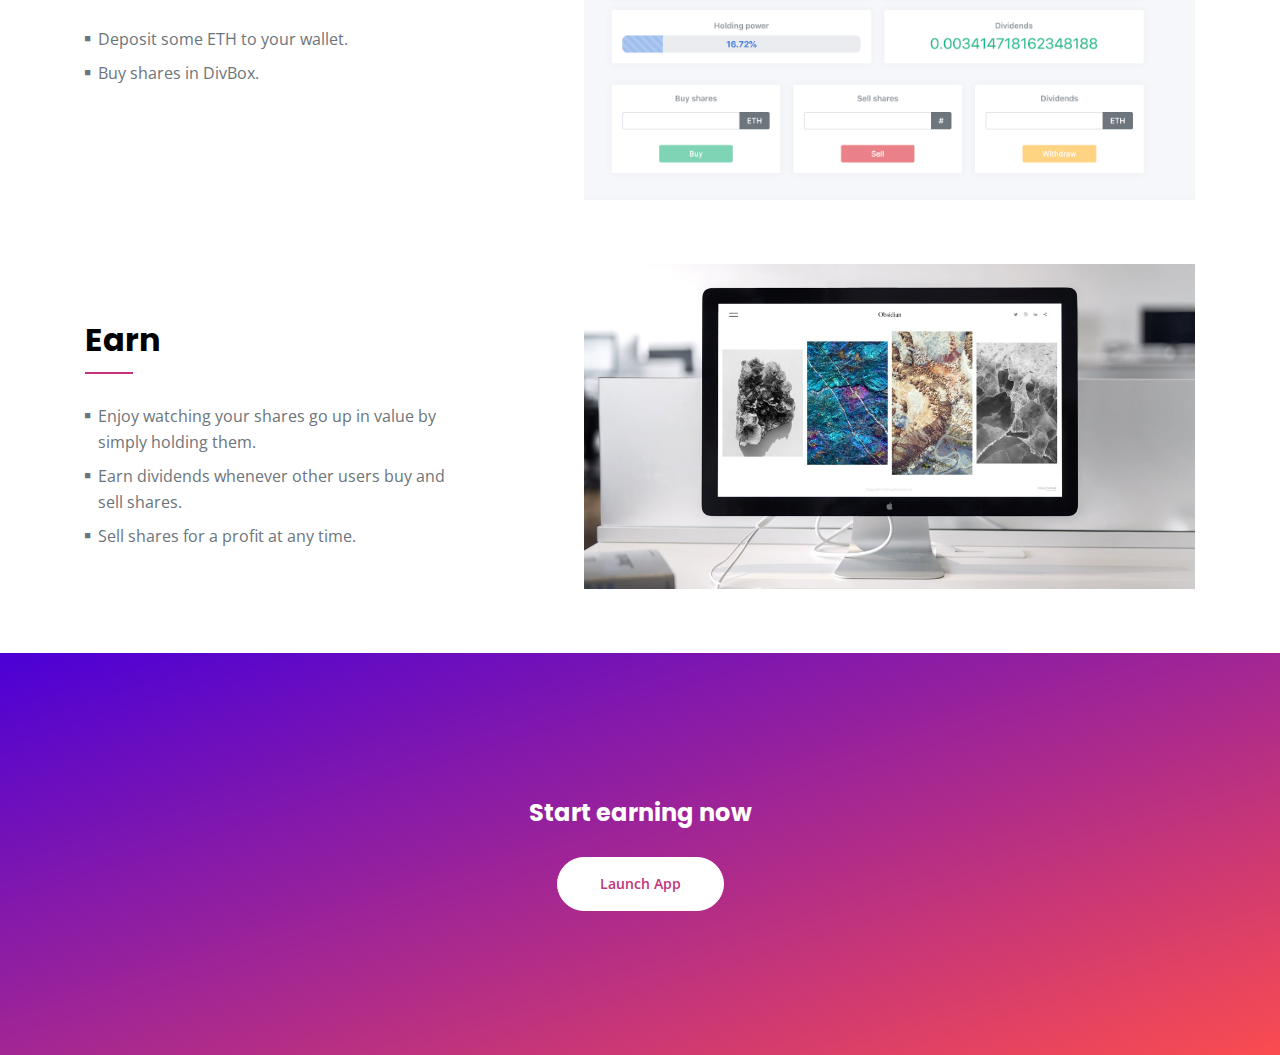
==== commit 610d67b9: "Update index.html" ====
--- a/index.html
+++ b/index.html
@@ -171,7 +171,7 @@
                 </div> <!-- end of col -->
                 <div class="col-lg-6 col-xl-7">
                     <div class="image-container">
-                        <img class="img-fluid" src="images/article-details-large.jpg" alt="alternative">
+                        <img class="img-fluid" src="images/img-3.png" alt="alternative">
                     </div> <!-- end of image-container -->
                 </div> <!-- end of col -->
             </div> <!-- end of row -->
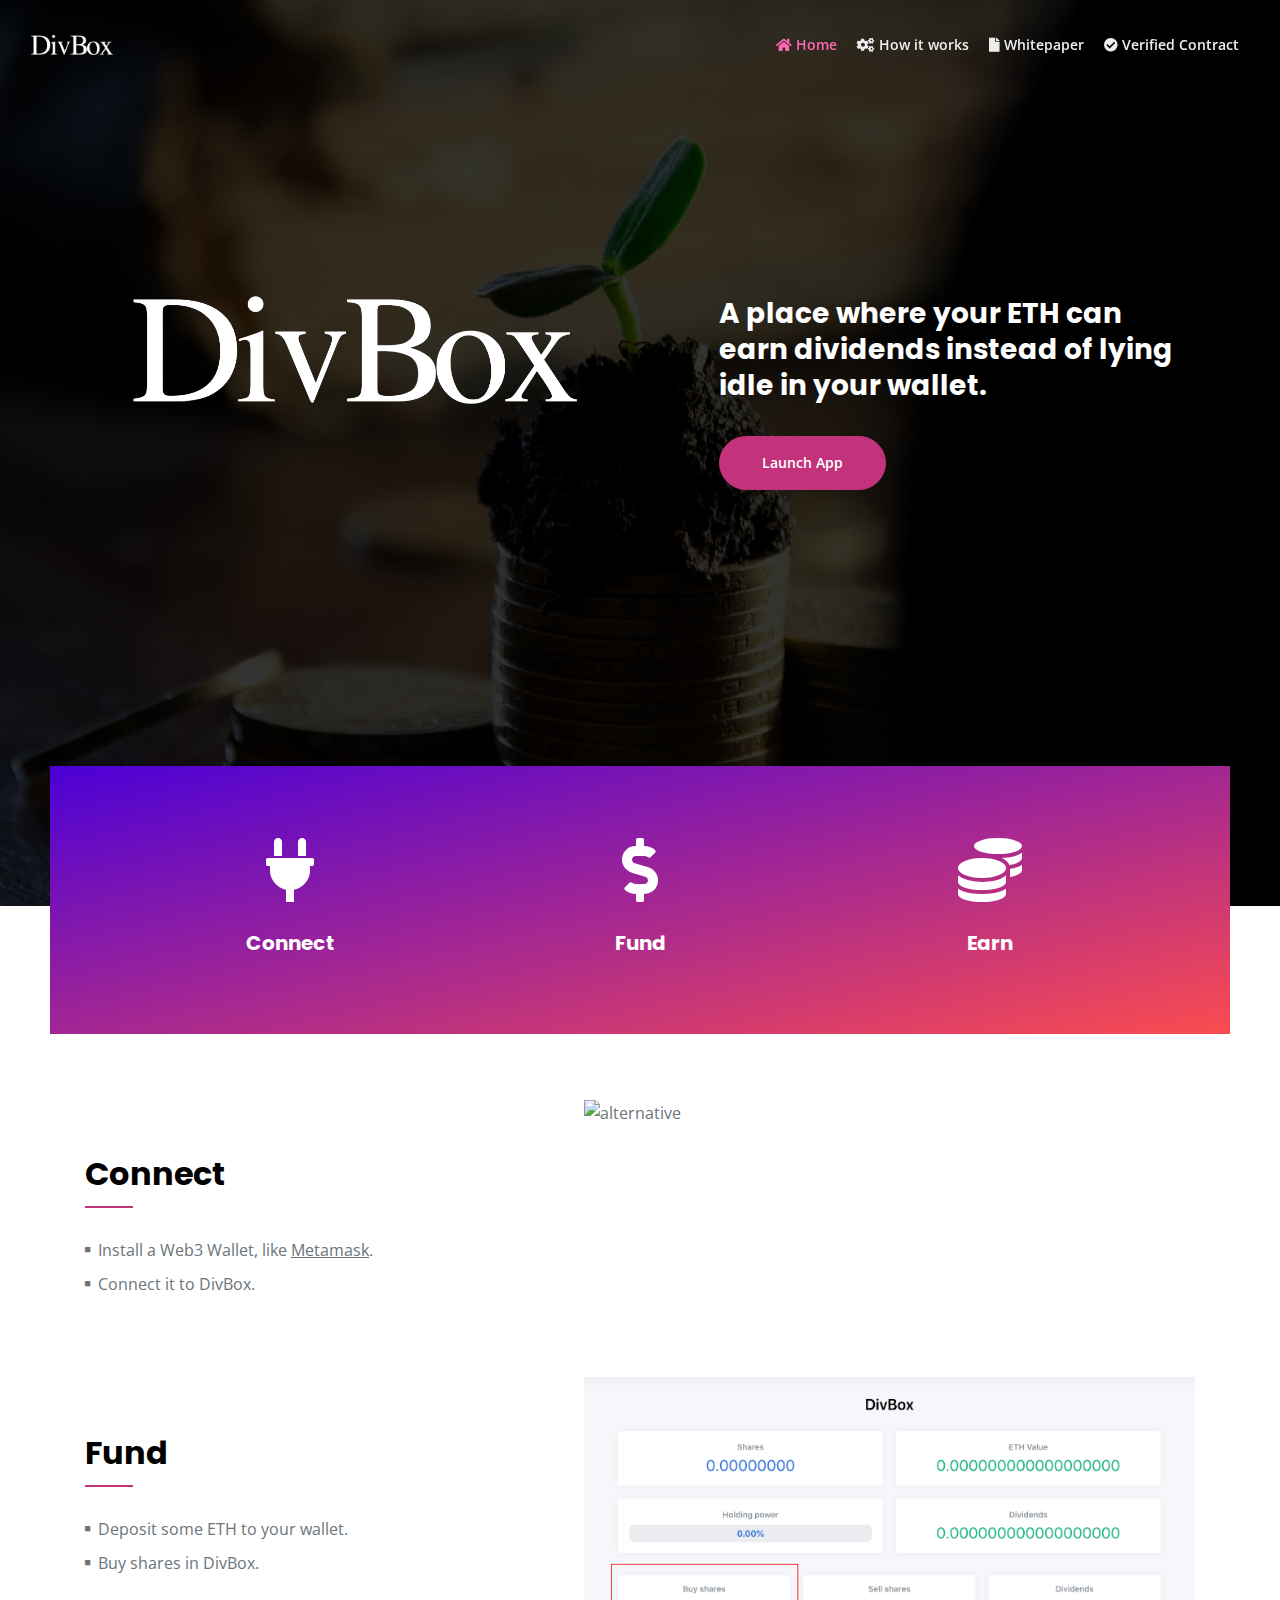
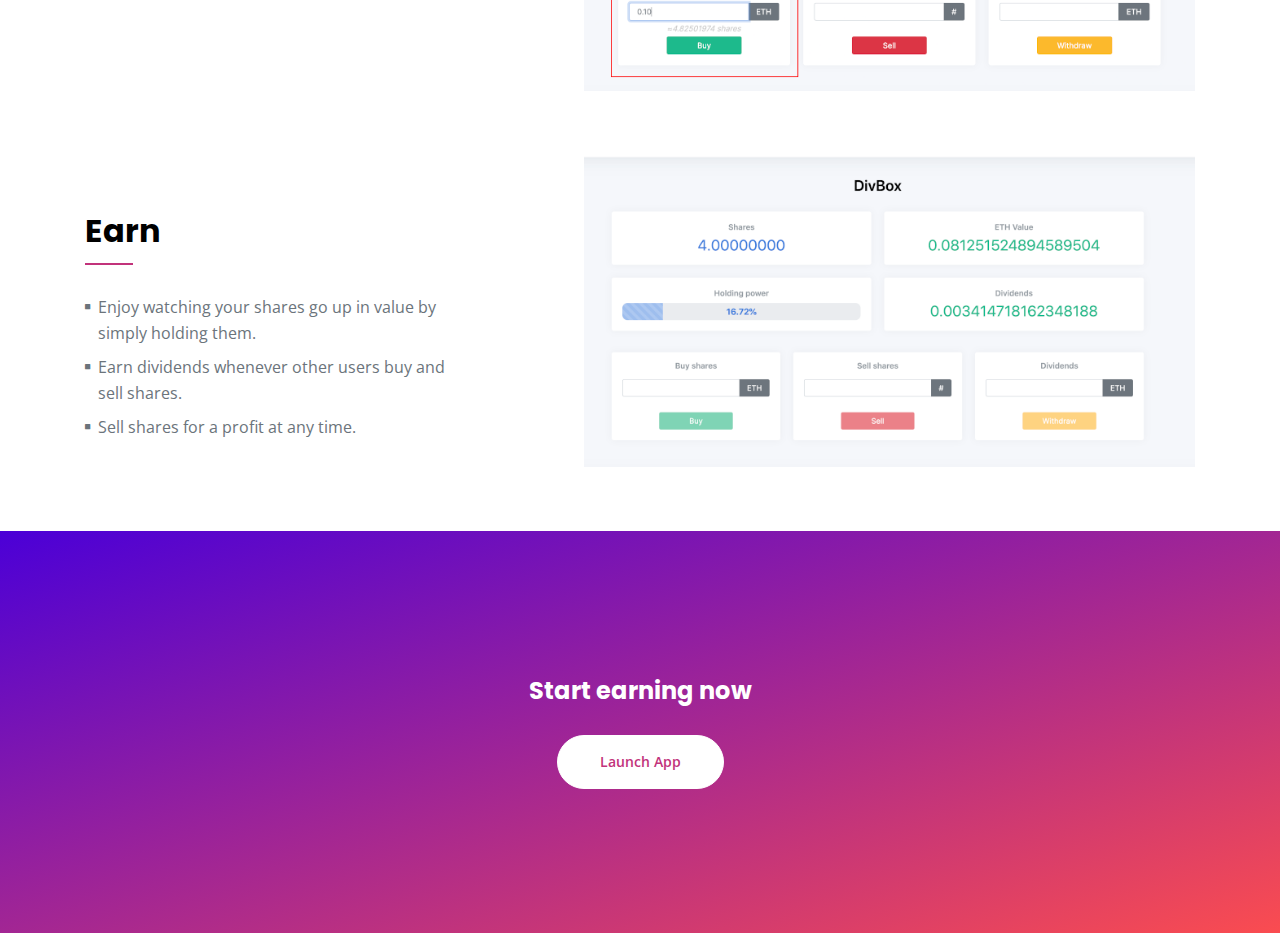
==== commit 74ea8b6b: "Update index.html" ====
--- a/index.html
+++ b/index.html
@@ -141,7 +141,7 @@
                 </div> <!-- end of col -->
                 <div class="col-lg-6 col-xl-7">
                     <div class="image-container">
-                        <img class="img-fluid" src="images/article-details-large.jpg" alt="alternative">
+                        <img class="img-fluid" src="images/img-1.png" alt="alternative">
                     </div> <!-- end of image-container -->
                 </div> <!-- end of col -->
             </div> <!-- end of row -->
@@ -171,7 +171,7 @@
                 </div> <!-- end of col -->
                 <div class="col-lg-6 col-xl-7">
                     <div class="image-container">
-                        <img class="img-fluid" src="images/img-3.png" alt="alternative">
+                        <img class="img-fluid" src="images/img-2.png" alt="alternative">
                     </div> <!-- end of image-container -->
                 </div> <!-- end of col -->
             </div> <!-- end of row -->
@@ -205,7 +205,7 @@
                 </div> <!-- end of col -->
                 <div class="col-lg-6 col-xl-7">
                     <div class="image-container">
-                        <img class="img-fluid" src="images/article-details-large.jpg" alt="alternative">
+                        <img class="img-fluid" src="images/img-3.png" alt="alternative">
                     </div> <!-- end of image-container -->
                 </div> <!-- end of col -->
             </div> <!-- end of row -->
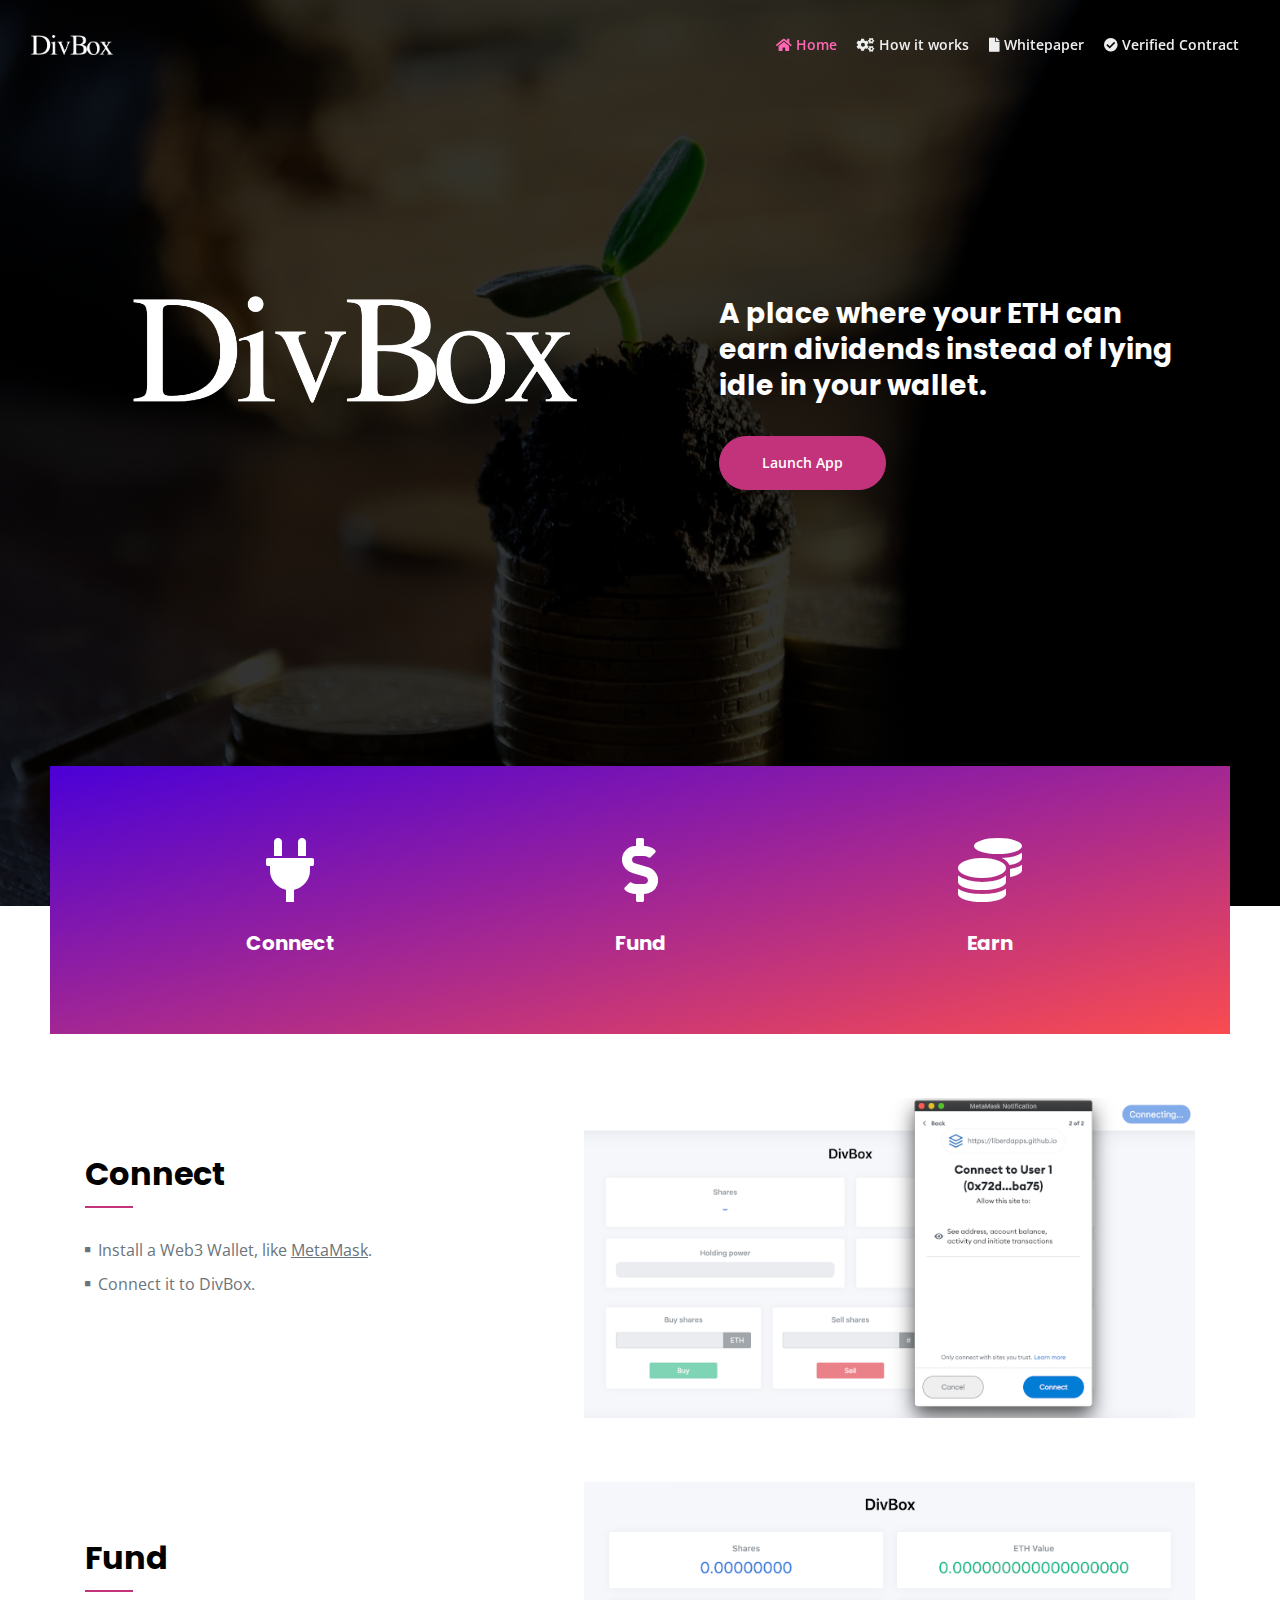
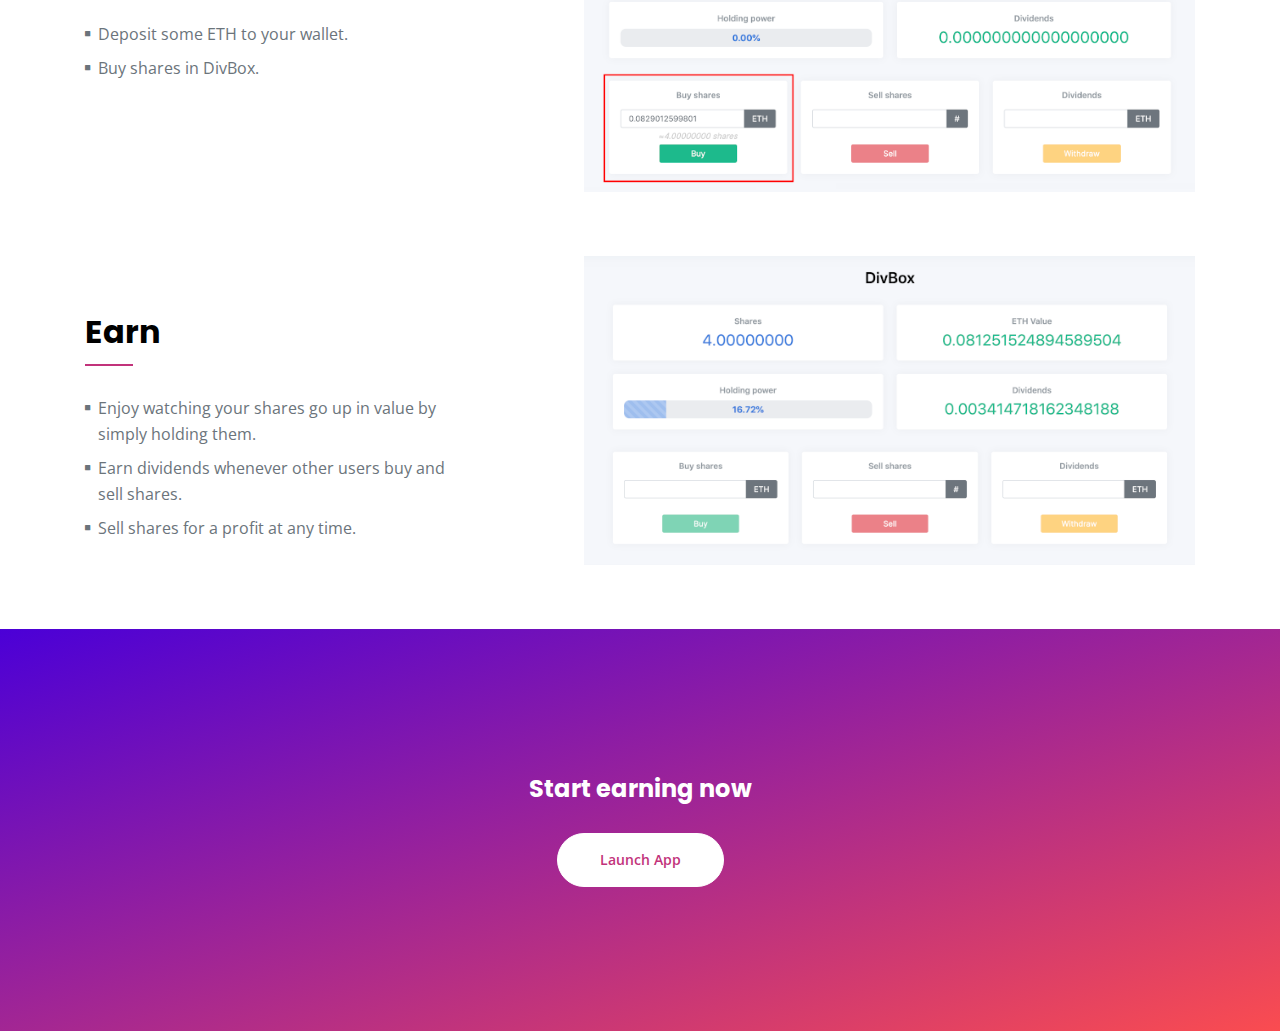
==== commit 8202088d: "Update index.html" ====
--- a/index.html
+++ b/index.html
@@ -130,7 +130,7 @@
                         <ul class="list-unstyled li-space-lg">
                             <li class="media">
                                 <i class="fas fa-square"></i>
-                                <div class="media-body">Install a Web3 Wallet, like <a href="https://metamask.io/" target="_blank">Metamask</a>.</div>
+                                <div class="media-body">Install a Web3 Wallet, like <a href="https://metamask.io/" target="_blank">MetaMask</a>.</div>
                             </li>
                             <li class="media">
                                 <i class="fas fa-square"></i>
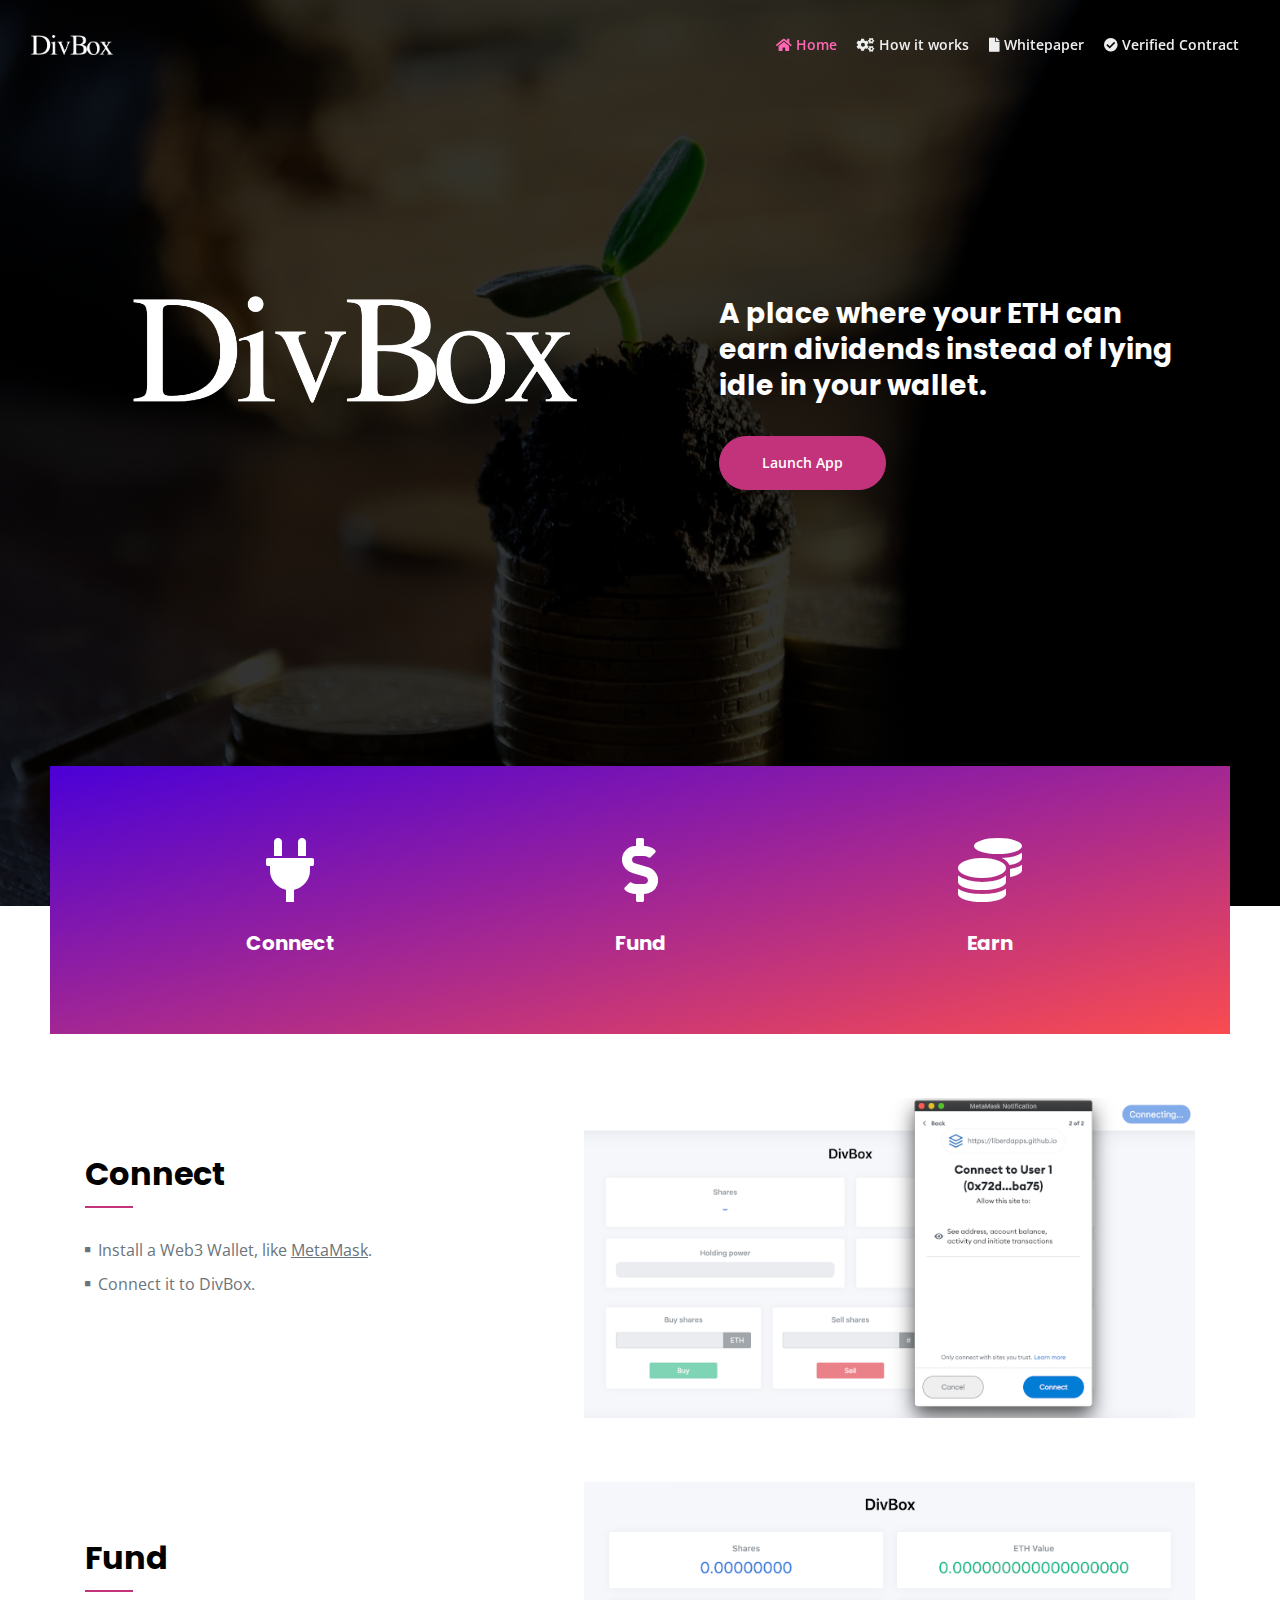
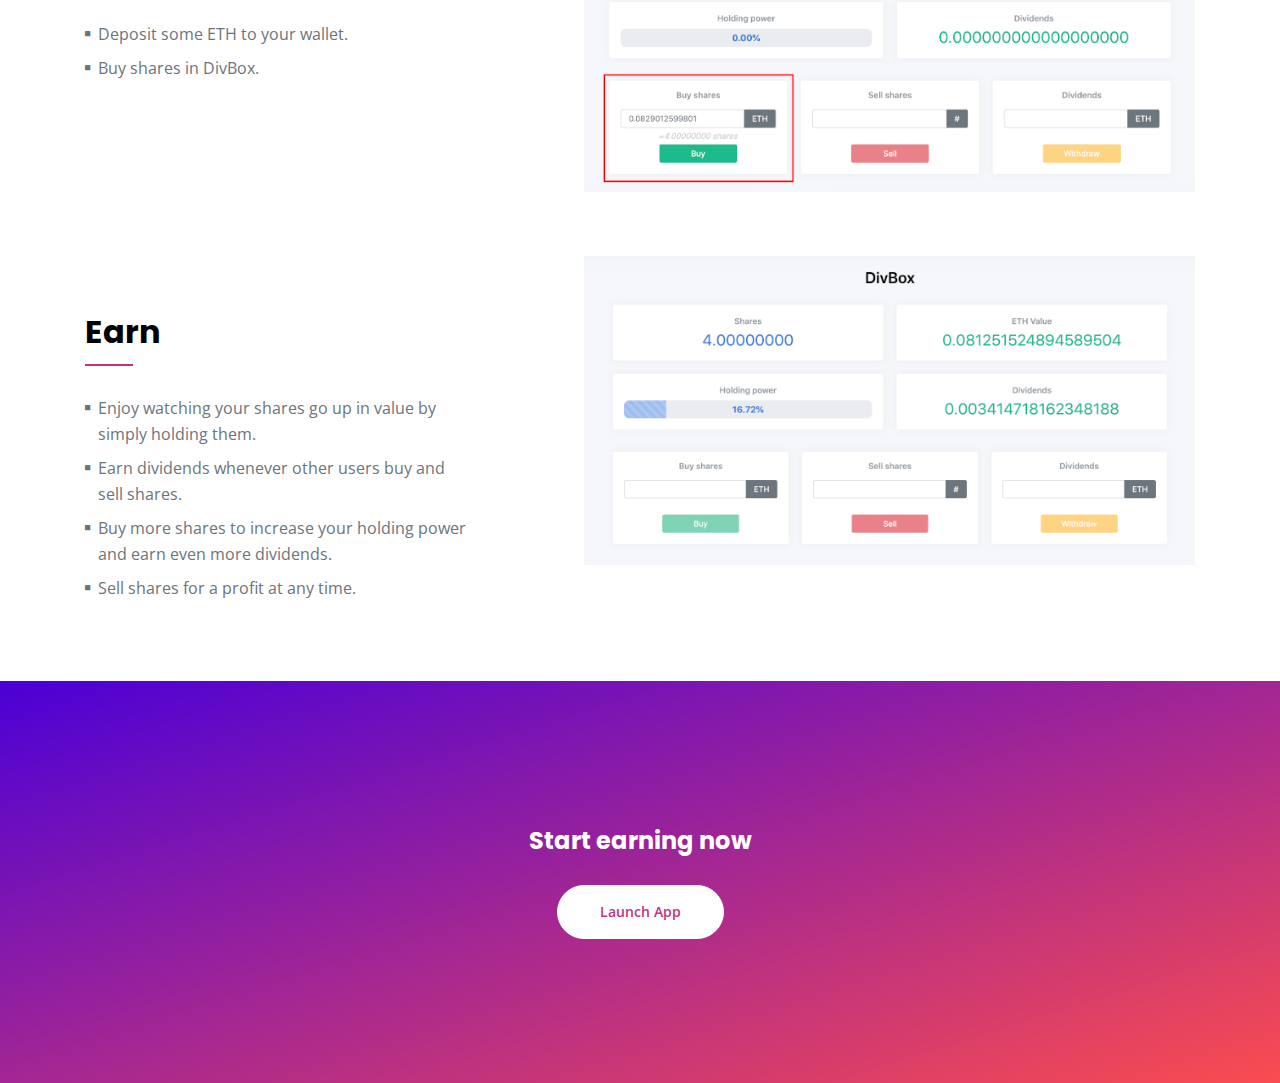
==== commit 5806afad: "Update index.html" ====
--- a/index.html
+++ b/index.html
@@ -198,6 +198,10 @@
                             </li>
                             <li class="media">
                                 <i class="fas fa-square"></i>
+                                <div class="media-body">Buy more shares to increase your holding power and earn even more dividends.</div>
+                            </li>
+                            <li class="media">
+                                <i class="fas fa-square"></i>
                                 <div class="media-body">Sell shares for a profit at any time.</div>
                             </li>
                         </ul>
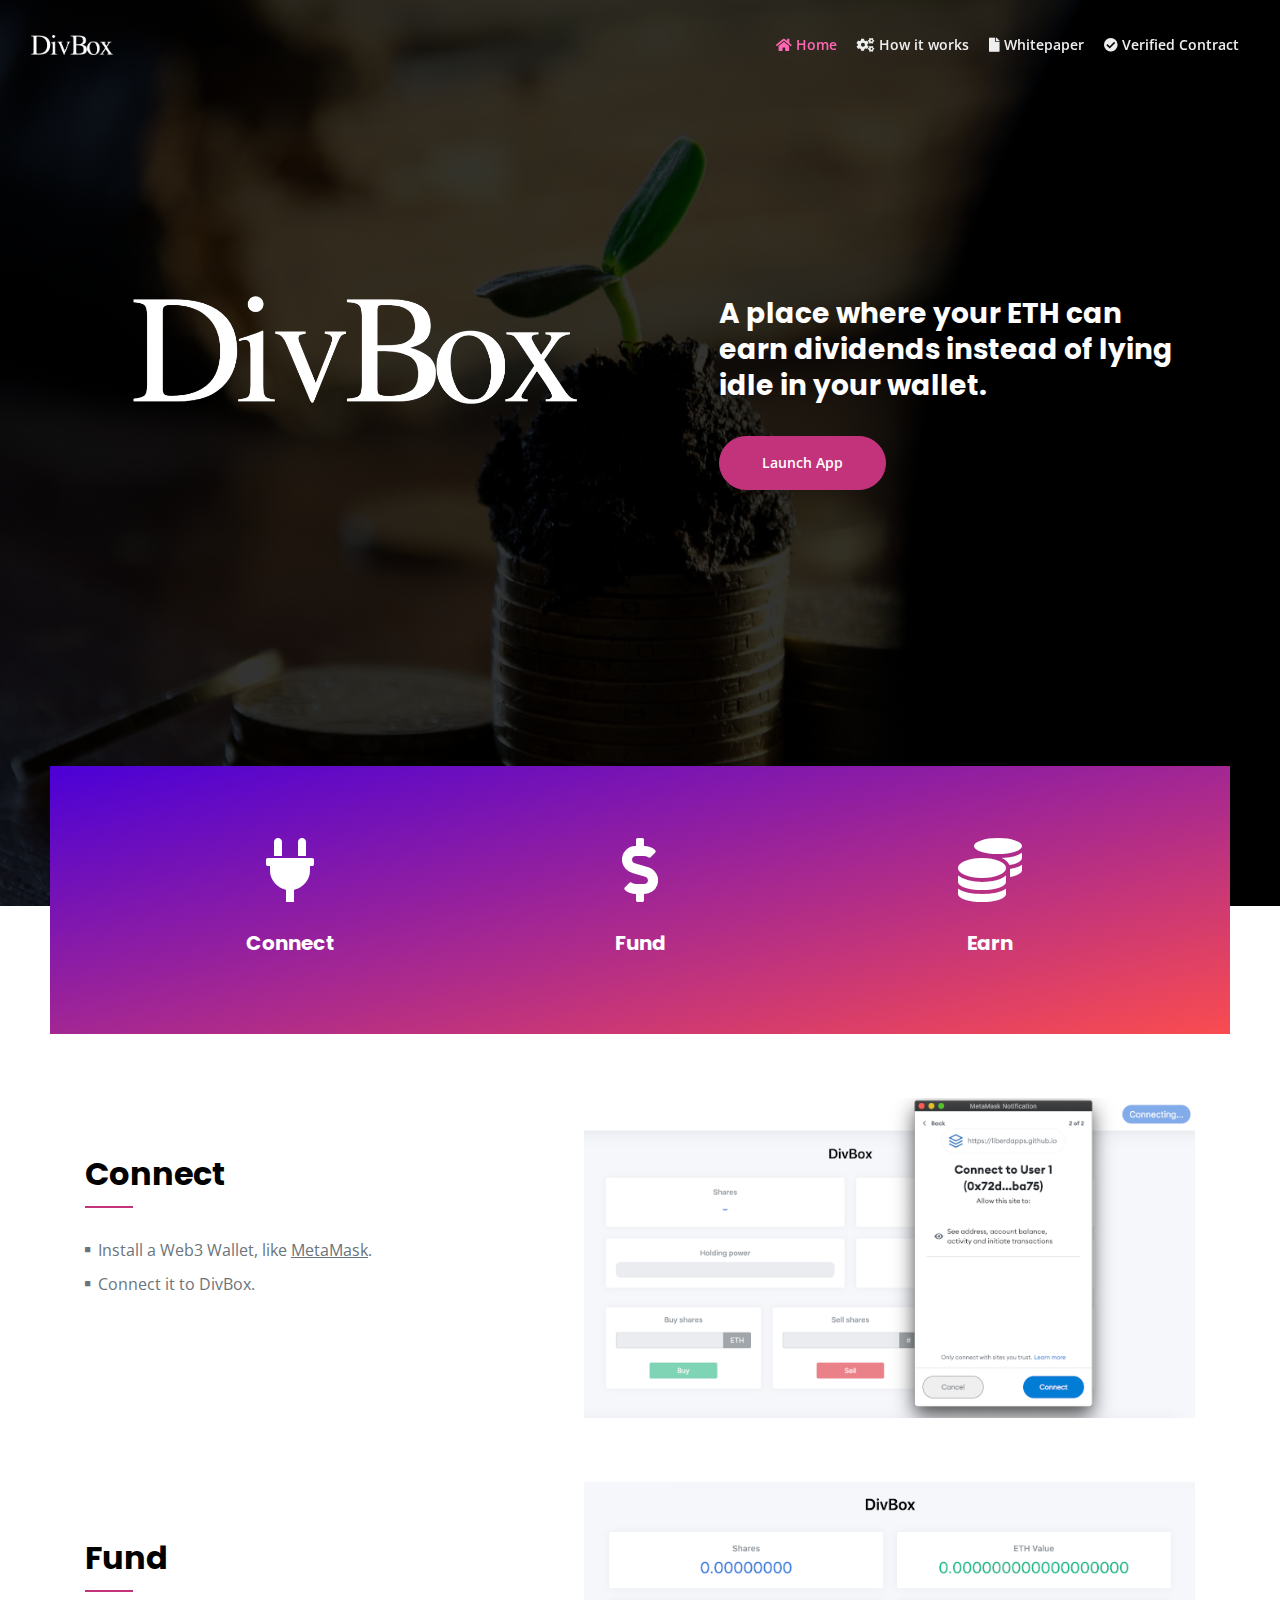
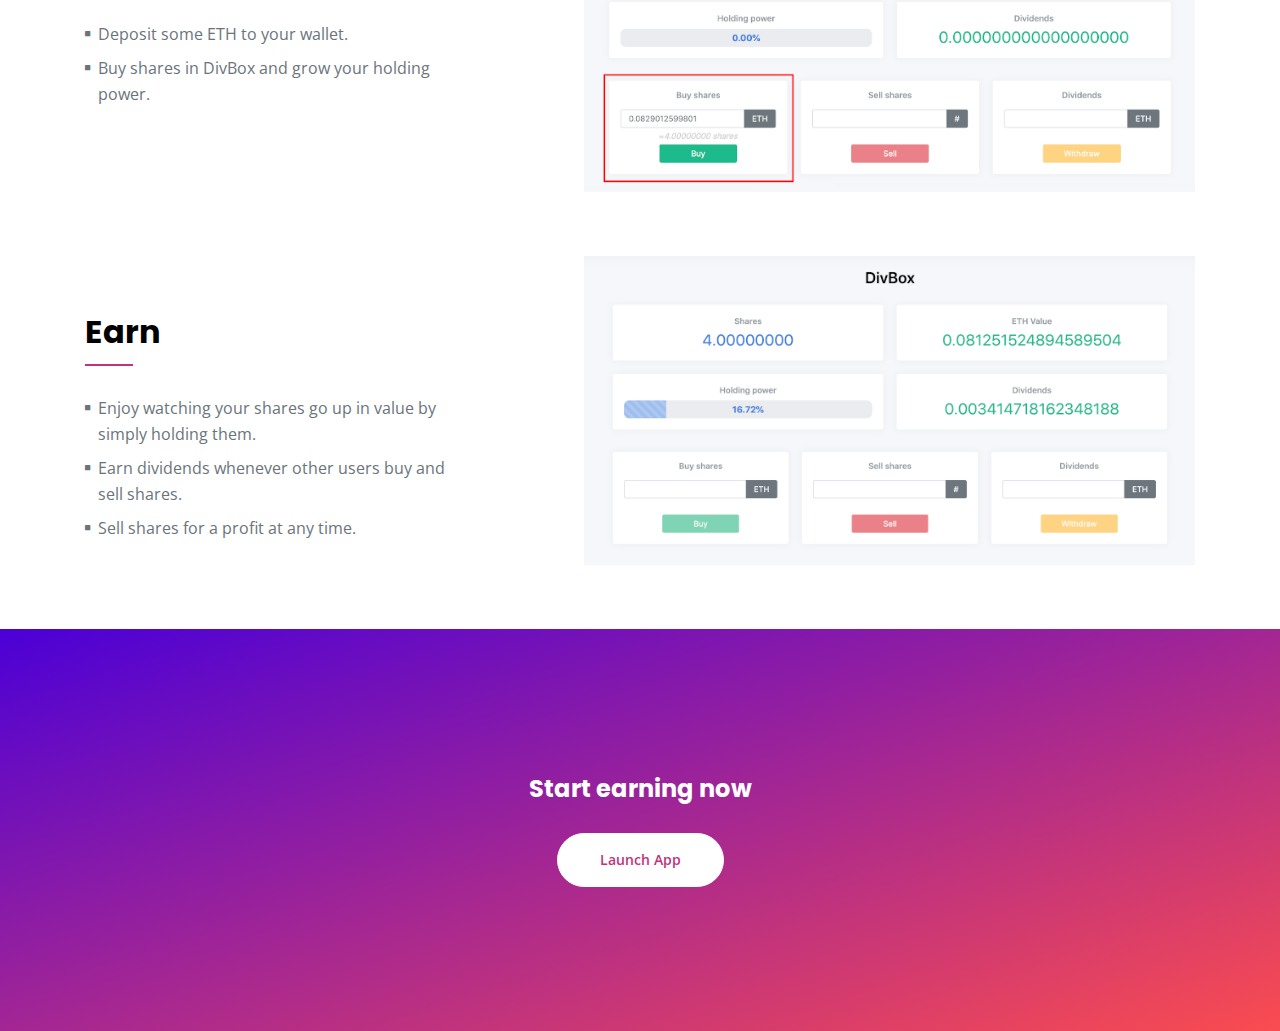
==== commit 32bdfce9: "Update index.html" ====
--- a/index.html
+++ b/index.html
@@ -164,7 +164,7 @@
                             </li>
                             <li class="media">
                                 <i class="fas fa-square"></i>
-                                <div class="media-body">Buy shares in DivBox.</div>
+                                <div class="media-body">Buy shares in DivBox and grow your holding power.</div>
                             </li>
                         </ul>
                     </div> <!-- end of text-container -->
@@ -195,10 +195,6 @@
                             <li class="media">
                                 <i class="fas fa-square"></i>
                                 <div class="media-body">Earn dividends whenever other users buy and sell shares.</div>
-                            </li>
-                            <li class="media">
-                                <i class="fas fa-square"></i>
-                                <div class="media-body">Buy more shares to increase your holding power and earn even more dividends.</div>
                             </li>
                             <li class="media">
                                 <i class="fas fa-square"></i>
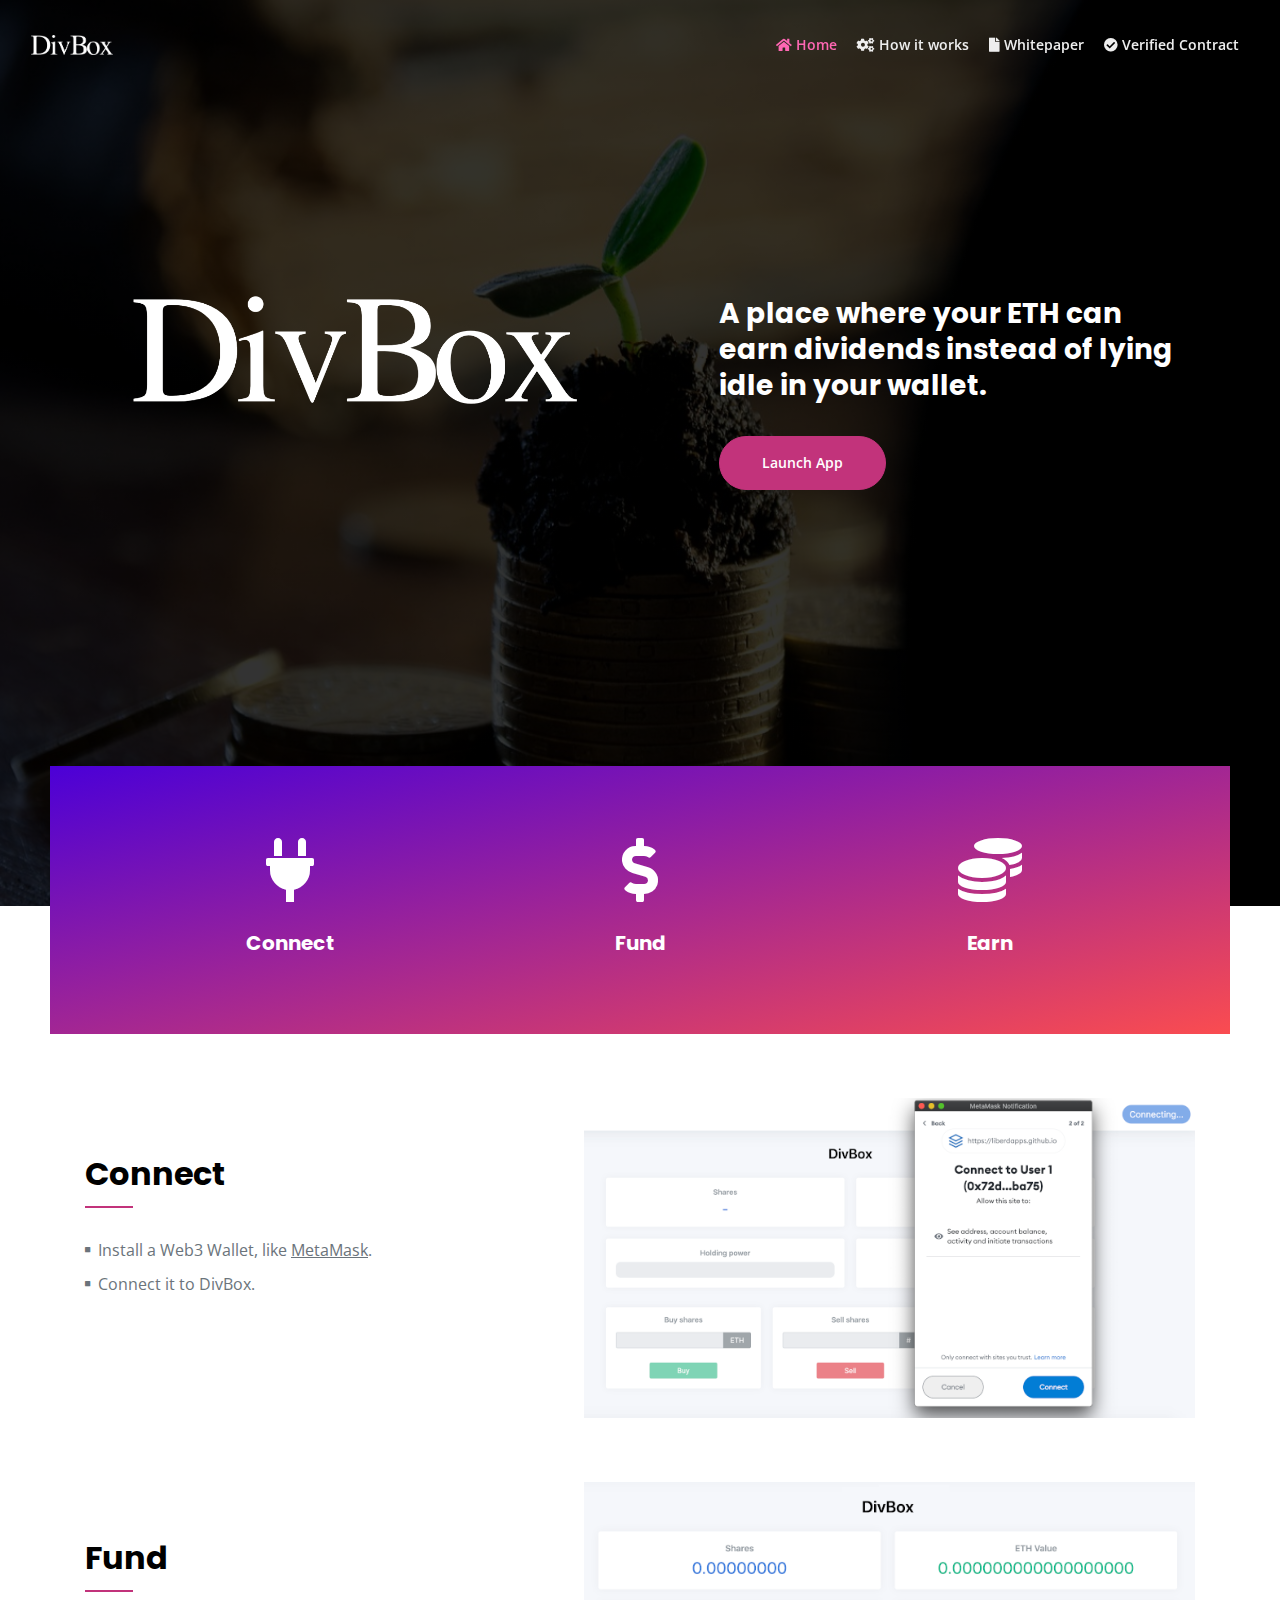
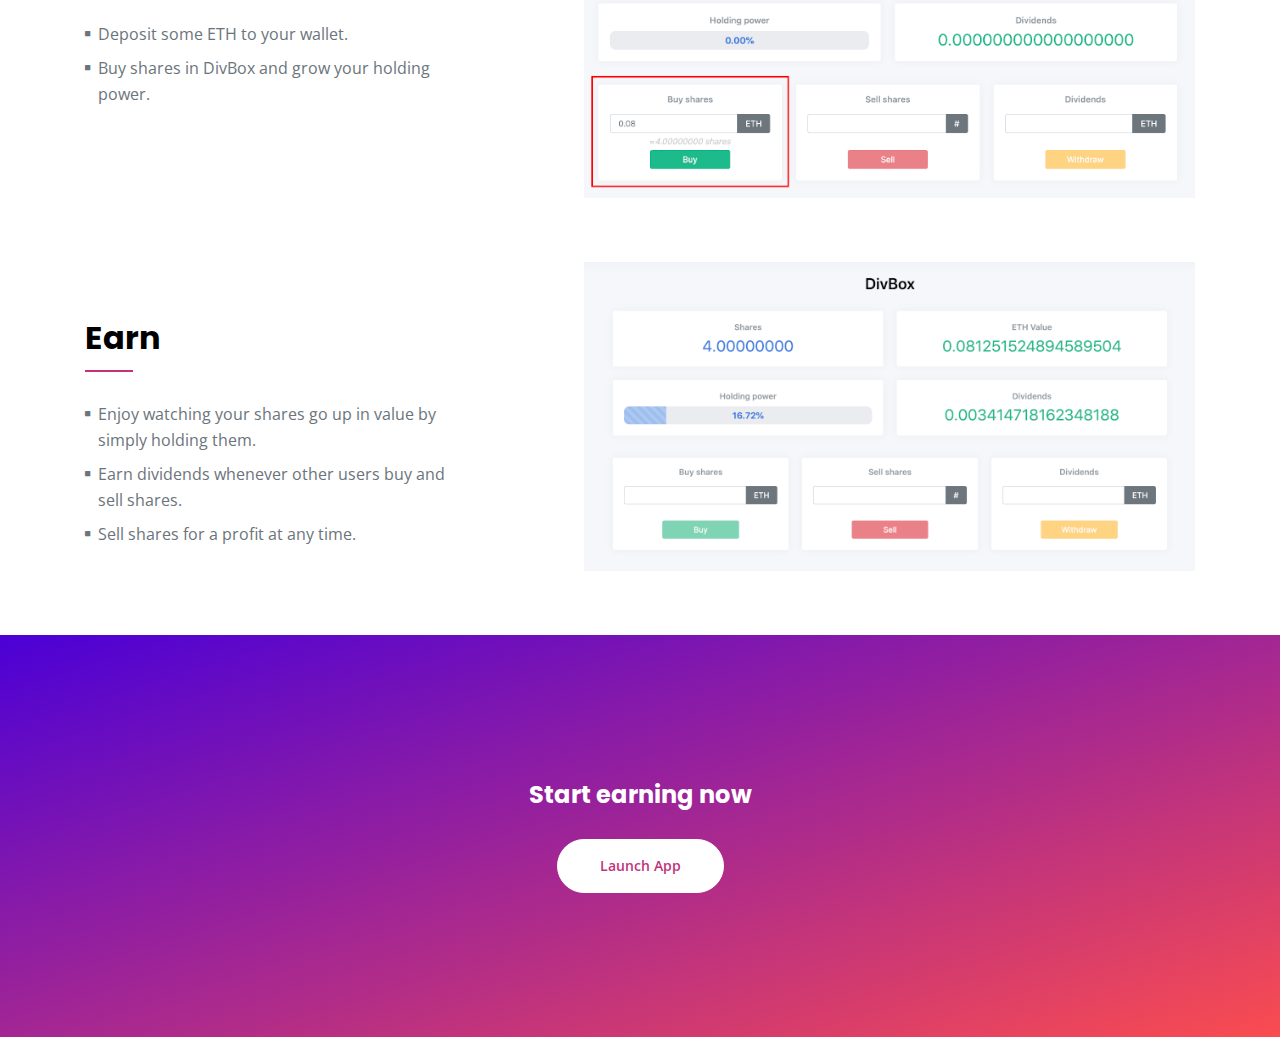
==== commit bbaa61f0: "Update index.html" ====
--- a/index.html
+++ b/index.html
@@ -47,7 +47,7 @@
                         <a class="nav-link page-scroll" href="./whitepaper.pdf" target="_blank"><i class="fas fa-file"></i> Whitepaper</a>
                     </li>
                     <li class="nav-item">
-                        <a class="nav-link page-scroll" href="https://ropsten.etherscan.io/address/0x37cf0b54d42f15aae494ed4d5ce32737fefbf0de" target="_blank"> <i class="fas fa-check-circle"></i> Verified Contract</a>
+                        <a class="nav-link page-scroll" href="https://ropsten.etherscan.io/address/0x3AeBf9522D7bC68636F7CdAb7581BD0486E8dc42" target="_blank"> <i class="fas fa-check-circle"></i> Verified Contract</a>
                     </li>
                 </ul>
             </div> <!-- end of navbar-collapse -->
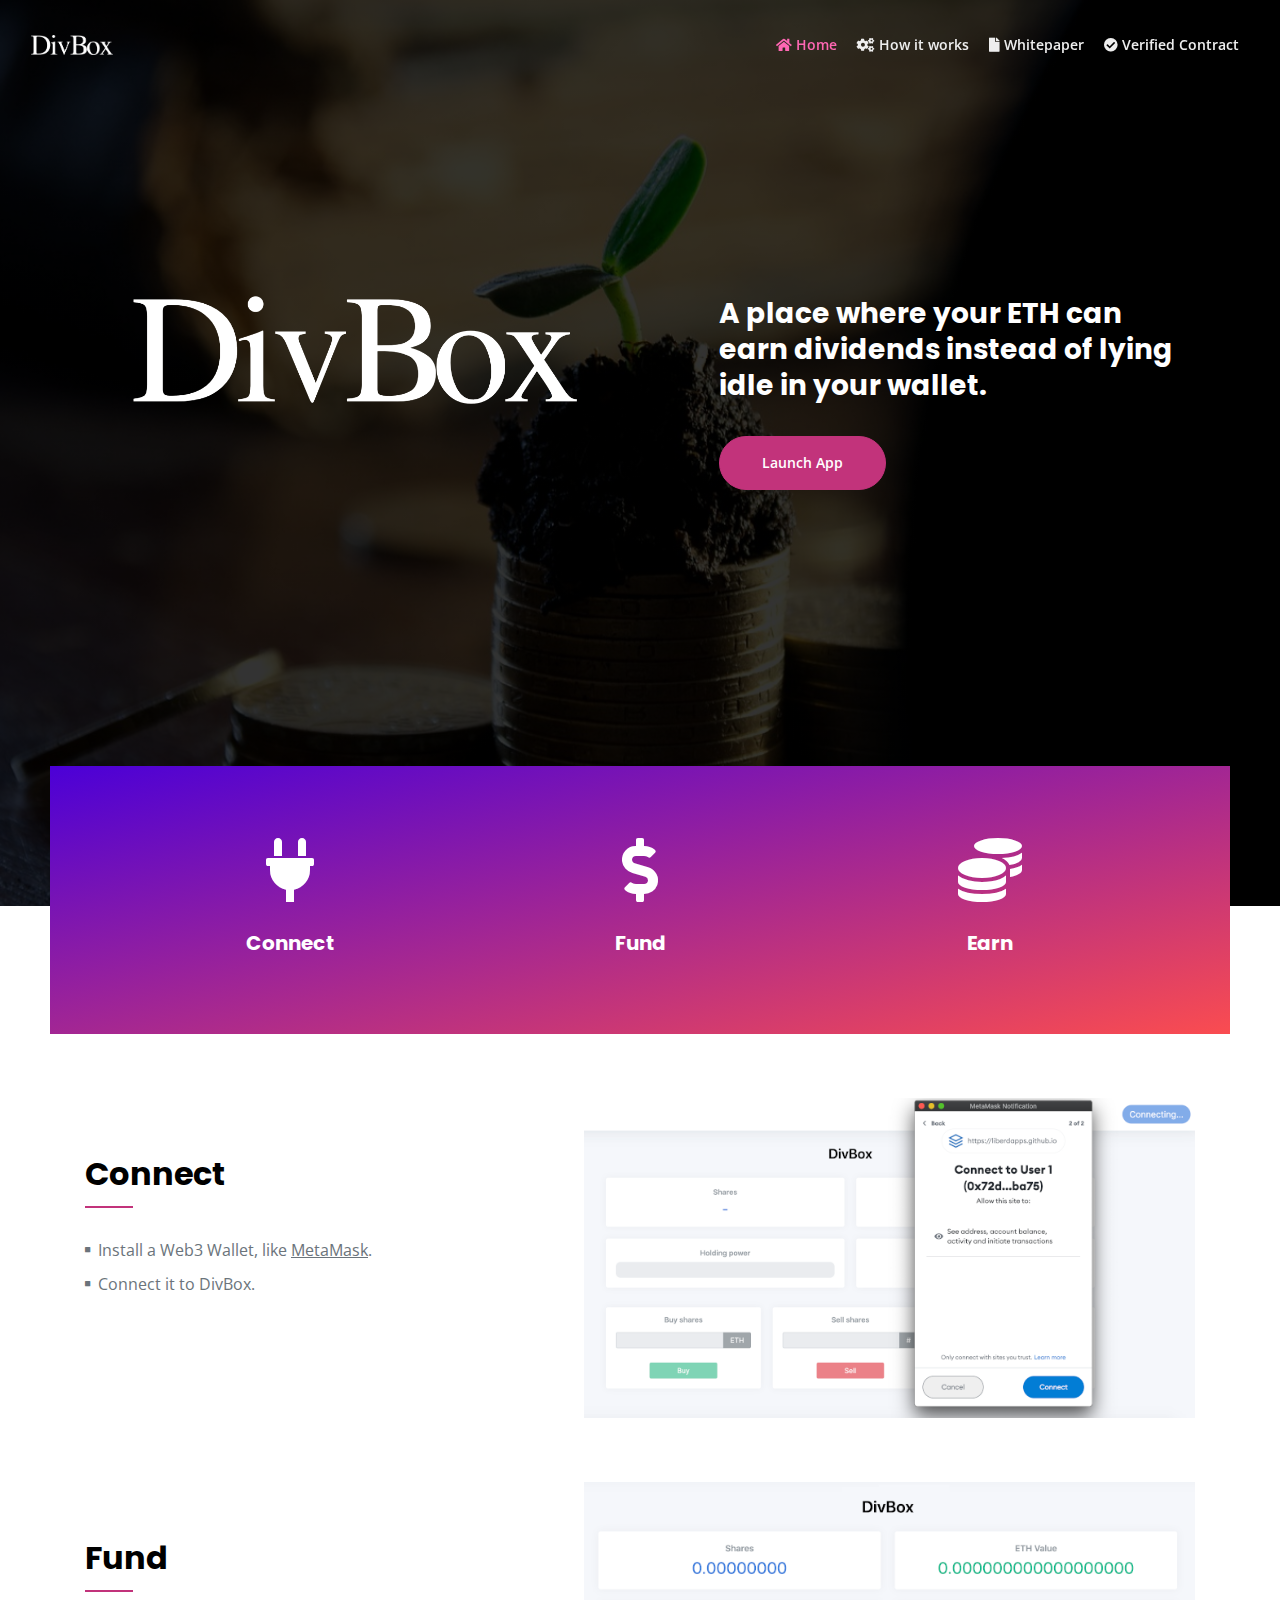
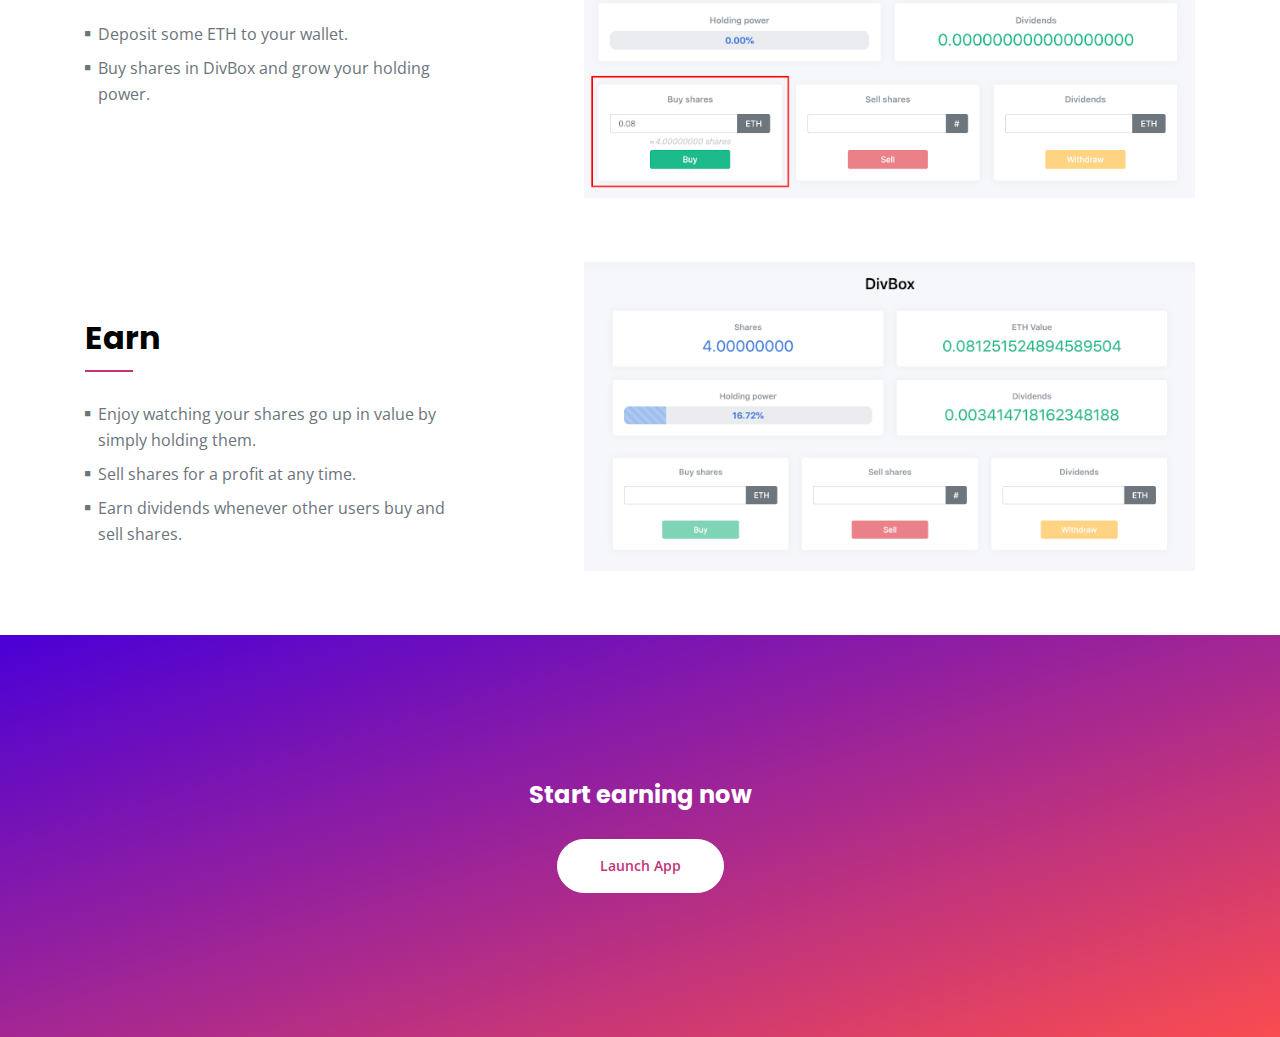
==== commit 4d2e0a5b: "Update index.html" ====
--- a/index.html
+++ b/index.html
@@ -194,11 +194,11 @@
                             </li>
                             <li class="media">
                                 <i class="fas fa-square"></i>
+                                <div class="media-body">Sell shares for a profit at any time.</div>
+                            </li>
+                            <li class="media">
+                                <i class="fas fa-square"></i>
                                 <div class="media-body">Earn dividends whenever other users buy and sell shares.</div>
-                            </li>
-                            <li class="media">
-                                <i class="fas fa-square"></i>
-                                <div class="media-body">Sell shares for a profit at any time.</div>
                             </li>
                         </ul>
                     </div> <!-- end of text-container -->
